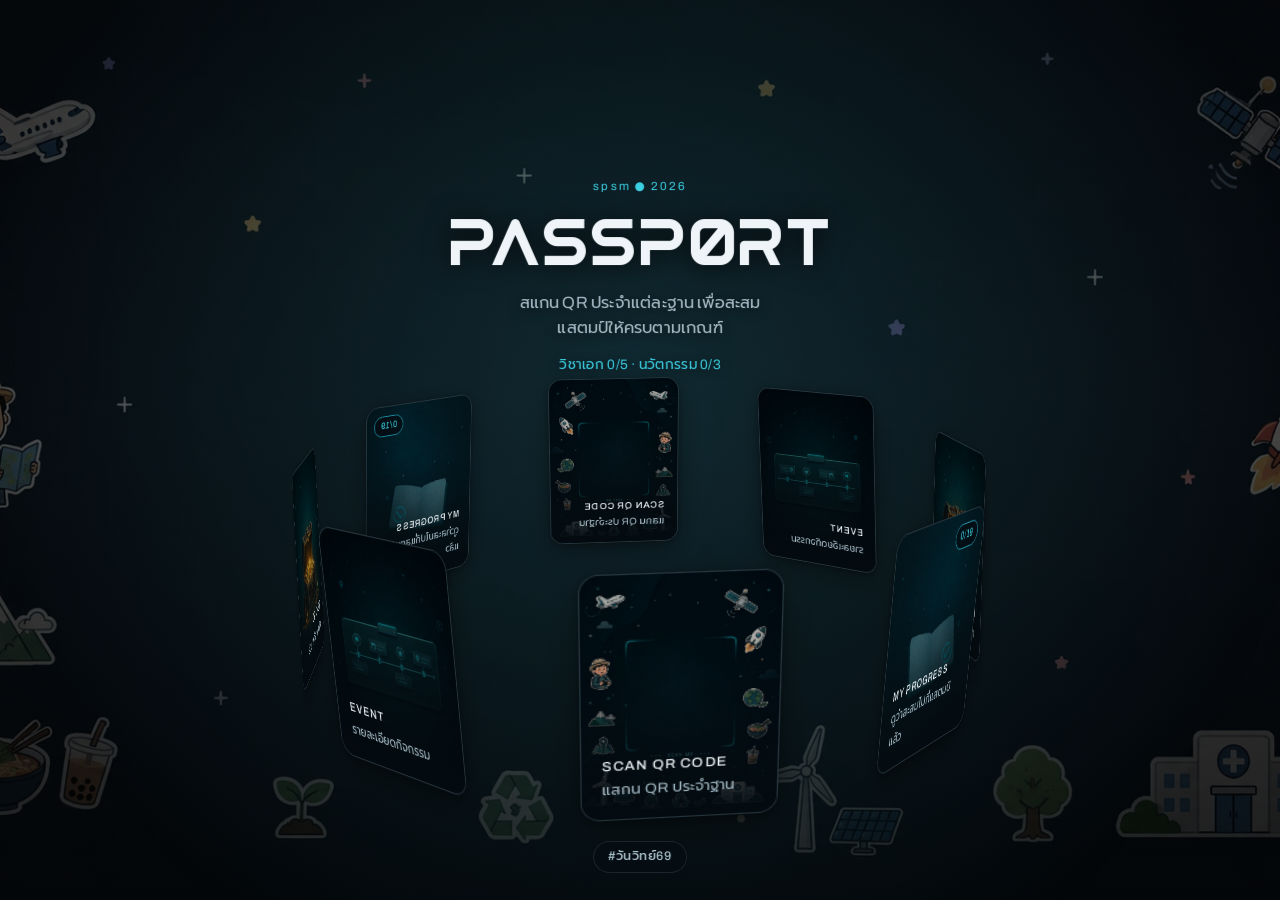
==== index.html @ ec12786f "Add the organiser's master QR code all_qrcode stamps every station at once, and clears the device wh" ====
<!DOCTYPE html>
<html lang="th">
<head>
<meta charset="UTF-8" />
<meta name="viewport" content="width=device-width, initial-scale=1.0, viewport-fit=cover" />
<meta name="theme-color" content="#0a141c" />
<title>PASSPORT — วันวิทย์69</title>
<meta name="description" content="สมุดสะสมแสตมป์ประจำฐานกิจกรรม สแกน QR ประจำฐานเพื่อสะสมแสตมป์ให้ครบตามเกณฑ์รับรางวัล" />
<link rel="icon" href="assets/img/card-progress.webp" />
<link rel="stylesheet" href="assets/css/fonts.css?v=05018105" />
<link rel="stylesheet" href="assets/css/app.css?v=e98f1f1a" />
</head>
<body>

<!-- Fixed art + the black overlay that keeps every screen readable on top of it -->
<div class="bg" aria-hidden="true"></div>
<div class="bg-scrim" aria-hidden="true"></div>

<!-- ============================================================
     LANDING — orbital hero (ported from the MentoScope reference)
     ============================================================ -->
<main class="view view--landing" id="view-landing">
  <div class="orbit-aura" aria-hidden="true"></div>

  <div class="orbit-stage" id="orbit-stage">
    <div class="orbit-parallax" id="orbit-parallax">
      <div class="orbit-tilt">
        <div class="orbit-ring" id="orbit-ring"><!-- panels injected by app.js --></div>
      </div>

      <div class="orbit-center">
        <p class="orbit-eyebrow">spsm ● 2026</p>
        <h1 class="wordmark">PASSPORT</h1>
        <p class="orbit-sub-text">สแกน QR ประจำแต่ละฐาน เพื่อสะสมแสตมป์ให้ครบตามเกณฑ์</p>
        <p class="orbit-tally" id="landing-tally">วิชาเอก 0/5 · นวัตกรรม 0/3</p>
      </div>
    </div>
  </div>

  <p class="orbit-hint" aria-hidden="true">#วันวิทย์69</p>
</main>

<!-- ============================================================
     SCAN
     ============================================================ -->
<main class="view view--page" id="view-scan" hidden>
  <div class="shell">
    <header class="topbar">
      <a class="back" href="#/">
        <svg viewBox="0 0 16 16" fill="none" aria-hidden="true"><path d="M10 3 5 8l5 5" stroke="currentColor" stroke-width="1.6" stroke-linecap="round" stroke-linejoin="round"/></svg>
        กลับหน้าแรก
      </a>
      <div class="mode" id="scan-mode" data-mode="idle">
        <span class="mode__dot"></span>
        <span class="mode__label" id="scan-mode-label">STANDBY</span>
      </div>
    </header>

    <div class="page-head">
      <p class="kicker">SCAN QR CODE</p>
      <h2 class="page-title">แสกน QR ประจำฐาน</h2>
      <p class="page-sub">เล็ง QR ของฐานให้อยู่ในกรอบ ถ้าอยู่ไกลให้เลื่อนซูมเข้ามา</p>
    </div>

    <div class="scan-grid">
      <!-- camera -->
      <section class="panel scanner">
        <div class="cam" id="cam">
          <video id="video" playsinline muted autoplay></video>
          <div class="cam__placeholder" id="cam-placeholder">
            <svg viewBox="0 0 24 24" fill="none" aria-hidden="true"><path d="M3 8.5A2.5 2.5 0 0 1 5.5 6h1.7l1-1.7A1 1 0 0 1 9.06 4h5.88a1 1 0 0 1 .86.5l1 1.5h1.7A2.5 2.5 0 0 1 21 8.5v8A2.5 2.5 0 0 1 18.5 19h-13A2.5 2.5 0 0 1 3 16.5v-8Z" stroke="currentColor" stroke-width="1.5"/><circle cx="12" cy="12" r="3.4" stroke="currentColor" stroke-width="1.5"/></svg>
            <p class="cam__placeholder-title">กดเปิดกล้องเพื่อเริ่มสแกน</p>
            <p class="cam__placeholder-hint">เบราว์เซอร์จะขออนุญาตใช้กล้อง กด “อนุญาต”</p>
          </div>

          <div class="cam__frame" aria-hidden="true">
            <span class="bracket bracket--tl"></span>
            <span class="bracket bracket--tr"></span>
            <span class="bracket bracket--bl"></span>
            <span class="bracket bracket--br"></span>
            <span class="cam__target"></span>
            <span class="cam__sweep"></span>
          </div>
          <p class="cam__caption" aria-hidden="true">▸▸▸ SCAN ME ◂◂◂</p>
        </div>

        <div class="controls">
          <button class="btn btn--primary" id="btn-camera" type="button">เปิดกล้อง</button>

          <div class="zoom" id="zoom-wrap" hidden>
            <label class="zoom__label" for="zoom">ซูม</label>
            <input class="zoom__range" id="zoom" type="range" min="1" max="4" step="0.1" value="1" />
            <output class="zoom__value mono" id="zoom-value">1.0×</output>
          </div>

          <button class="btn btn--ghost" id="btn-torch" type="button" hidden>เปิดไฟฉาย</button>
        </div>
      </section>

      <!-- result -->
      <section class="panel result" id="result" data-state="idle">
        <p class="kicker">STATUS</p>
        <div class="result__body">
          <span class="result__icon" id="result-icon" aria-hidden="true">◎</span>
          <div>
            <p class="result__title" id="result-title">ยังไม่ได้สแกน</p>
            <p class="result__text" id="result-text">เปิดกล้องแล้วเล็งไปที่ QR ของฐาน</p>
          </div>
        </div>

        <div class="crit-list" id="scan-crit"><!-- injected --></div>

        <a class="btn btn--ghost" href="#/progress">ดูแสตมป์ของฉัน</a>
      </section>
    </div>
  </div>
</main>

<!-- ============================================================
     PROGRESS
     ============================================================ -->
<main class="view view--page" id="view-progress" hidden>
  <div class="shell">
    <header class="topbar">
      <a class="back" href="#/">
        <svg viewBox="0 0 16 16" fill="none" aria-hidden="true"><path d="M10 3 5 8l5 5" stroke="currentColor" stroke-width="1.6" stroke-linecap="round" stroke-linejoin="round"/></svg>
        กลับหน้าแรก
      </a>
      <div class="mode" id="progress-mode" data-mode="idle">
        <span class="mode__dot"></span>
        <span class="mode__label mono" id="progress-mode-label">IN PROGRESS</span>
      </div>
    </header>

    <div class="page-head">
      <p class="kicker">MY PROGRESS</p>
      <h2 class="page-title">แสตมป์ของฉัน</h2>
      <p class="page-sub">ฐานที่สแกนแล้วจะมีเครื่องหมายถูกอยู่หลังชื่อฐาน</p>
    </div>

    <div class="progress-grid">
      <section class="panel tally">
        <div class="tally__ring">
          <svg class="ring" viewBox="0 0 120 120" aria-hidden="true">
            <circle class="ring__track" cx="60" cy="60" r="52"></circle>
            <circle class="ring__fill" id="ring-fill" cx="60" cy="60" r="52"></circle>
          </svg>
          <p class="tally__num"><b id="tally-count">0</b><span id="tally-total">/19</span></p>
        </div>
        <p class="tally__label">แสตมป์ที่สะสมแล้ว</p>

        <div class="crit-list" id="progress-crit"><!-- injected --></div>

        <p class="tally__done" id="tally-done" hidden>ครบถ้วน!</p>
        <a class="btn btn--primary" id="tally-cta" href="#/scan">สแกนฐานต่อไป</a>
        <a class="btn btn--ghost" href="#/reward">กติกาการรับรางวัล</a>
      </section>

      <section class="panel stamps">
        <div id="stamp-groups"><!-- injected by app.js --></div>
      </section>
    </div>
  </div>
</main>

<!-- ============================================================
     REWARD — rules + the panel a teacher checks before handing a prize
     ============================================================ -->
<main class="view view--page" id="view-reward" hidden>
  <div class="shell">
    <header class="topbar">
      <a class="back" href="#/">
        <svg viewBox="0 0 16 16" fill="none" aria-hidden="true"><path d="M10 3 5 8l5 5" stroke="currentColor" stroke-width="1.6" stroke-linecap="round" stroke-linejoin="round"/></svg>
        กลับหน้าแรก
      </a>
      <div class="mode" id="reward-mode" data-mode="idle">
        <span class="mode__dot"></span>
        <span class="mode__label mono" id="reward-mode-label">NOT YET</span>
      </div>
    </header>

    <div class="page-head">
      <p class="kicker">REWARD</p>
      <h2 class="page-title">กติกาการรับรางวัล</h2>
      <p class="page-sub">สำหรับนักเรียน ม.1 ม.2 และ ม.3 — สะสมแสตมป์ให้ครบทั้งสองเกณฑ์ แล้วนำไปแลกรางวัลที่จุดแลกบริเวณกองกลาง</p>
    </div>

    <div class="reward-grid">
      <!-- rules -->
      <section class="panel rules">
        <p class="kicker">เกณฑ์การรับรางวัล</p>
        <ol class="rulelist" id="rulelist"><!-- injected --></ol>
        <a class="btn btn--ghost" href="#/scan">ไปสแกนฐาน</a>
      </section>

      <!-- the thing a teacher looks at -->
      <section class="panel verify" id="verify" data-state="locked">
        <p class="kicker">บัตรรับรางวัล</p>

        <!-- not eligible yet -->
        <div class="verify__locked" id="verify-locked">
          <span class="verify__icon" aria-hidden="true">🔒</span>
          <p class="verify__title">ยังไม่ผ่านเกณฑ์</p>
          <p class="verify__text" id="verify-need">สะสมแสตมป์ให้ครบตามเกณฑ์ด้านซ้ายก่อน</p>
        </div>

        <!-- eligible -->
        <div class="verify__open" id="verify-open" hidden>
          <p class="verify__pass">ผ่านเกณฑ์ · พร้อมรับรางวัล</p>

          <div class="vcard">
            <div class="vcard__row">
              <span class="vcard__k" id="verify-major-k">วิชาเอก</span>
              <span class="vcard__v mono" id="verify-major">0</span>
            </div>
            <div class="vcard__row">
              <span class="vcard__k" id="verify-innovation-k">นวัตกรรม/นิทรรศการ</span>
              <span class="vcard__v mono" id="verify-innovation">0</span>
            </div>
            <div class="vcard__row">
              <span class="vcard__k">ช่วงเวลาที่สแกน</span>
              <span class="vcard__v mono" id="verify-span">-</span>
            </div>
          </div>

          <details class="vlog">
            <summary>ดูรายการฐานที่สแกน (<span id="verify-log-count">0</span>)</summary>
            <ol class="vlog__list" id="verify-log"><!-- injected --></ol>
          </details>
        </div>

      </section>
    </div>
  </div>
</main>

<!-- ============================================================
     EVENT — schedule, how to use the app, and the printed posters
     ============================================================ -->
<main class="view view--page" id="view-event" hidden>
  <div class="shell">
    <header class="topbar">
      <a class="back" href="#/">
        <svg viewBox="0 0 16 16" fill="none" aria-hidden="true"><path d="M10 3 5 8l5 5" stroke="currentColor" stroke-width="1.6" stroke-linecap="round" stroke-linejoin="round"/></svg>
        กลับหน้าแรก
      </a>
      <div class="mode" data-mode="ok">
        <span class="mode__dot"></span>
        <span class="mode__label mono">24 AUG 2026</span>
      </div>
    </header>

    <div class="page-head">
      <p class="kicker">EVENT</p>
      <h2 class="page-title">รายละเอียดกิจกรรม</h2>
      <p class="page-sub">กิจกรรมวันวิทยาศาสตร์ 2569 — <b>Green Science for Sustainable Future</b><br />
        วันที่ 24 สิงหาคม 2569 ณ ลานเล่นล้อ มหาวิทยาลัยศรีนครินทรวิโรฒ ประสานมิตร</p>
    </div>

    <div class="event-grid">
      <!-- schedule -->
      <section class="panel">
        <p class="kicker">กำหนดการ</p>
        <ol class="timeline">
          <li><span class="timeline__t mono">16.15 – 16.30</span><span class="timeline__e">ประธานกล่าวเปิดงาน</span></li>
          <li><span class="timeline__t mono">16.30 – 17.00</span><span class="timeline__e">การแสดงพิธีเปิด</span></li>
          <li><span class="timeline__t mono">17.00 – 17.30</span><span class="timeline__e">Science-Talk รอบตัดสิน</span></li>
          <li><span class="timeline__t mono">17.30 – 18.00</span><span class="timeline__e">กิจกรรมแสดงดนตรี</span></li>
          <li><span class="timeline__t mono">18.00 – 19.00</span><span class="timeline__e">Sci SPSM Ambassador</span></li>
          <li class="is-mark"><span class="timeline__t mono">19.00 – 19.30</span><span class="timeline__e">กิจกรรมมอบรางวัล</span></li>
          <li><span class="timeline__t mono">19.30 – 20.00</span><span class="timeline__e">กิจกรรมแสดงดนตรี</span></li>
        </ol>
        <p class="note">หมายเหตุ: กำหนดการอาจมีการเปลี่ยนแปลงตามความเหมาะสม</p>
        <p class="note">นักเรียนระดับชั้นมัธยมศึกษาตอนต้น (หลักสูตรปกติ) เข้าร่วมกิจกรรมตั้งแต่คาบ 8</p>
      </section>

      <!-- how to use this app -->
      <section class="panel">
        <p class="kicker">วิธีใช้ PASSPORT</p>
        <ol class="howto">
          <li>
            <span class="howto__n mono">1</span>
            <span class="howto__b"><b>เปิดการ์ด “Scan QR code”</b> แล้วกดเปิดกล้อง กด “อนุญาต” ตอนเบราว์เซอร์ถาม</span>
          </li>
          <li>
            <span class="howto__n mono">2</span>
            <span class="howto__b"><b>เล็ง QR ประจำฐาน</b> ให้อยู่ในกรอบ ถ้าอยู่ไกลให้เลื่อนแถบซูมเข้ามา พอสแกนติดจะมีแจ้งเตือนเด้งขึ้นด้านบน</span>
          </li>
          <li>
            <span class="howto__n mono">3</span>
            <span class="howto__b"><b>เก็บให้ครบเกณฑ์</b> — ฐานวิชาเอกอย่างน้อย 5 ฐาน และฐานนวัตกรรม/นิทรรศการอย่างน้อย 3 ฐาน</span>
          </li>
          <li>
            <span class="howto__n mono">4</span>
            <span class="howto__b"><b>ครบแล้วเปิด “กติกาการรับรางวัล”</b> ยื่นหน้าจอบัตรรับรางวัลให้คุณครูที่จุดแลกบริเวณกองกลาง</span>
          </li>
        </ol>
        <p class="note">แสตมป์เก็บไว้ในเครื่องของตัวเอง เน็ตหลุดหรือปิดแอปแล้วเปิดใหม่ก็ไม่หาย แต่ถ้าเปลี่ยนเครื่องหรือล้างข้อมูลเบราว์เซอร์จะต้องเริ่มใหม่</p>
        <a class="btn btn--primary" href="#/scan">ไปสแกนฐาน</a>
      </section>
    </div>

    <!-- posters -->
    <section class="panel posters">
      <p class="kicker">โปสเตอร์กิจกรรม</p>
      <p class="note">แตะที่รูปเพื่อดูขนาดเต็ม</p>
      <div class="poster-grid">
        <button class="poster" type="button" data-poster="assets/img/poster-event.webp">
          <img src="assets/img/poster-event.webp" alt="โปสเตอร์กิจกรรมวันวิทยาศาสตร์ 2569" loading="lazy" />
          <span class="poster__cap">ภาพรวมกิจกรรม</span>
        </button>
        <button class="poster" type="button" data-poster="assets/img/poster-schedule.webp">
          <img src="assets/img/poster-schedule.webp" alt="โปสเตอร์กำหนดการ" loading="lazy" />
          <span class="poster__cap">กำหนดการ</span>
        </button>
        <button class="poster" type="button" data-poster="assets/img/poster-passport.webp">
          <img src="assets/img/poster-passport.webp" alt="โปสเตอร์กิจกรรมแสตมป์ Passport" loading="lazy" />
          <span class="poster__cap">กิจกรรมแสตมป์</span>
        </button>
      </div>
    </section>
  </div>
</main>

<!-- Poster lightbox. An in-page overlay rather than target="_blank": in the
     single-file build the images are data: URIs, and Chrome blocks top-level
     navigation to those. -->
<div class="lightbox" id="lightbox" hidden>
  <button class="lightbox__close" id="lightbox-close" type="button" aria-label="ปิด">×</button>
  <img id="lightbox-img" alt="" />
</div>

<!-- Notification stack, top of screen, LINE/Discord style -->
<div class="notif-host" id="notif-host" role="status" aria-live="polite"></div>

<script src="assets/js/jsqr.js?v=bc40c8a1"></script>
<script src="assets/js/app.js?v=630df736"></script>
</body>
</html>
---- assets/css/fonts.css ----
/* Vendored faces. Archivo covers latin; Prompt covers Thai.
   Public Sans and Archivo are both latin-only, so Thai text has to come
   from a Thai face — the stacks in app.css put Archivo first and let Thai
   glyphs fall through to Prompt.
   Local so the site still works if the venue wifi dies. */
@font-face {
  font-family: 'Archivo';
  font-style: normal;
  font-weight: 400;
  font-stretch: 100%;
  font-display: swap;
  src: url(../fonts/Archivo-400-latin.woff2) format('woff2');
  unicode-range: U+0000-00FF, U+0131, U+0152-0153, U+02BB-02BC, U+02C6, U+02DA, U+02DC, U+0304, U+0308, U+0329, U+2000-206F, U+20AC, U+2122, U+2191, U+2193, U+2212, U+2215, U+FEFF, U+FFFD;
}
@font-face {
  font-family: 'Archivo';
  font-style: normal;
  font-weight: 500;
  font-stretch: 100%;
  font-display: swap;
  src: url(../fonts/Archivo-500-latin.woff2) format('woff2');
  unicode-range: U+0000-00FF, U+0131, U+0152-0153, U+02BB-02BC, U+02C6, U+02DA, U+02DC, U+0304, U+0308, U+0329, U+2000-206F, U+20AC, U+2122, U+2191, U+2193, U+2212, U+2215, U+FEFF, U+FFFD;
}
@font-face {
  font-family: 'Archivo';
  font-style: normal;
  font-weight: 600;
  font-stretch: 100%;
  font-display: swap;
  src: url(../fonts/Archivo-600-latin.woff2) format('woff2');
  unicode-range: U+0000-00FF, U+0131, U+0152-0153, U+02BB-02BC, U+02C6, U+02DA, U+02DC, U+0304, U+0308, U+0329, U+2000-206F, U+20AC, U+2122, U+2191, U+2193, U+2212, U+2215, U+FEFF, U+FFFD;
}
@font-face {
  font-family: 'Archivo';
  font-style: normal;
  font-weight: 700;
  font-stretch: 100%;
  font-display: swap;
  src: url(../fonts/Archivo-700-latin.woff2) format('woff2');
  unicode-range: U+0000-00FF, U+0131, U+0152-0153, U+02BB-02BC, U+02C6, U+02DA, U+02DC, U+0304, U+0308, U+0329, U+2000-206F, U+20AC, U+2122, U+2191, U+2193, U+2212, U+2215, U+FEFF, U+FFFD;
}

@font-face {
  font-family: 'Prompt';
  font-style: normal;
  font-weight: 400;
  font-display: swap;
  src: url(../fonts/Prompt-400-thai.woff2) format('woff2');
  unicode-range: U+02D7, U+0303, U+0331, U+0E01-0E5B, U+200C-200D, U+25CC;
}
@font-face {
  font-family: 'Prompt';
  font-style: normal;
  font-weight: 500;
  font-display: swap;
  src: url(../fonts/Prompt-500-thai.woff2) format('woff2');
  unicode-range: U+02D7, U+0303, U+0331, U+0E01-0E5B, U+200C-200D, U+25CC;
}
@font-face {
  font-family: 'Prompt';
  font-style: normal;
  font-weight: 600;
  font-display: swap;
  src: url(../fonts/Prompt-600-thai.woff2) format('woff2');
  unicode-range: U+02D7, U+0303, U+0331, U+0E01-0E5B, U+200C-200D, U+25CC;
}
@font-face {
  font-family: 'Prompt';
  font-style: normal;
  font-weight: 700;
  font-display: swap;
  src: url(../fonts/Prompt-700-thai.woff2) format('woff2');
  unicode-range: U+02D7, U+0303, U+0331, U+0E01-0E5B, U+200C-200D, U+25CC;
}
---- assets/css/app.css ----
/* ============================================================
   Wunvit Stamp Book
   Design system ported from the MentoScope reference and
   hue-shifted onto the provided navy-teal artwork.
   Surfaces -> ink ramp -> one reserved accent -> tokens.
   ============================================================ */
:root{
  /* Surfaces — deep navy-teal, never pure black */
  --bg:        #0a141c;
  --bg-deep:   #060e14;
  --surface:   rgba(19, 33, 43, 0.82);
  --surface-2: rgba(28, 45, 57, 0.88);
  --sunken:    rgba(8, 17, 24, 0.62);
  --line:      rgba(226, 242, 248, 0.16);
  --line-soft: rgba(226, 242, 248, 0.10);

  /* Ink — warm off-white, never pure #fff */
  --text:       #eef4f7;
  --text-soft:  #a9bfca;
  --text-faint: #7c95a2;

  /* Accent — the cyan already in the artwork. Interactive + stamped only. */
  --accent:        #3ccfe2;
  --accent-strong: #29bed2;
  --accent-deep:   #1a8ea1;
  --accent-tint:   rgba(60, 207, 226, 0.14);
  --on-accent:     #05222a;

  /* Status */
  --ok:        #54d9a6;
  --ok-tint:   rgba(84, 217, 166, 0.14);
  --warn:      #f0b45c;
  --warn-tint: rgba(240, 180, 92, 0.14);
  --bad:       #f08163;
  --bad-tint:  rgba(240, 129, 99, 0.14);

  /* Archivo first, Thai glyphs fall through to Prompt. Both faces
     are latin/Thai only by design — no other script is used here. */
  --font-ui:   "Archivo", "Prompt", system-ui, -apple-system, "Segoe UI", sans-serif;
  /* Was IBM Plex Mono. Kept as its own token so the readout role stays
     nameable; Archivo with tabular figures does the job. */
  --font-mono: "Archivo", "Prompt", system-ui, -apple-system, "Segoe UI", sans-serif;
  /* Osiris is latin-only display — the wordmark and nothing else. */
  --font-display: "Osiris", "Archivo", sans-serif;

  --s1:0.25rem; --s2:0.5rem; --s3:0.75rem; --s4:1rem; --s5:1.5rem; --s6:2rem; --s7:3rem;
  --r-sm:6px; --r-md:10px; --r-lg:16px; --r-full:999px;

  --shadow-md: 0 2px 8px rgba(0,0,0,0.32), 0 12px 36px rgba(0,0,0,0.34);

  --ease-quart: cubic-bezier(0.25,1,0.5,1);
  --ease-expo:  cubic-bezier(0.16,1,0.3,1);
  --dur-fast:150ms; --dur:220ms; --dur-slow:440ms;
}

*,*::before,*::after{ box-sizing:border-box; }
html{ -webkit-text-size-adjust:100%; text-size-adjust:100%; }

@font-face{
  font-family:"Osiris";
  src:url("../fonts/Osiris.woff2") format("woff2"),
      url("../fonts/Osiris.otf") format("opentype");
  font-weight:400; font-style:normal; font-display:swap;
}

body{
  margin:0; min-height:100vh;
  background:var(--bg-deep);
  font-family:var(--font-ui); color:var(--text);
  line-height:1.6; -webkit-font-smoothing:antialiased; text-rendering:optimizeLegibility;
  overflow-x:hidden;
}
h1,h2,h3{ margin:0; font-weight:600; line-height:1.2; }
p{ margin:0; }
a{ color:var(--accent); }
.mono{ font-family:var(--font-mono); font-feature-settings:"tnum" 1, "lnum" 1; font-variant-numeric:tabular-nums; }
:focus-visible{ outline:2px solid var(--accent); outline-offset:2px; border-radius:4px; }
[hidden]{ display:none !important; }

/* ------------------------------------------------------------
   Background art + the black overlay.
   Transparent enough to read the stickers, opaque enough that
   every bit of text and card sits cleanly on top of it.
   ------------------------------------------------------------ */
.bg{
  position:fixed; inset:0; z-index:-2;
  background:url("../img/bg-landing.webp") center center / cover no-repeat;
  background-color:var(--bg);
}
.bg-scrim{
  position:fixed; inset:0; z-index:-1; pointer-events:none;
  background:
    radial-gradient(120% 90% at 50% 42%, rgba(0,0,0,0.42) 0%, rgba(0,0,0,0.66) 58%, rgba(0,0,0,0.80) 100%),
    linear-gradient(180deg, rgba(6,14,20,0.42) 0%, rgba(6,14,20,0.30) 45%, rgba(6,14,20,0.62) 100%);
}
/* Reading views carry a flatter, heavier scrim than the landing — they hold body copy. */
body[data-route="page"] .bg-scrim{
  background:linear-gradient(180deg, rgba(4,10,15,0.80) 0%, rgba(4,10,15,0.72) 100%);
}

.view{ position:relative; z-index:1; }

/* ============================================================
   LANDING — orbital hero
   A 3D ring of card panels orbiting the wordmark: drag or scroll
   to spin, momentum carries, slow auto-drift when idle.
   ============================================================ */
.view--landing{
  height:100vh; height:100dvh; overflow:hidden;
  display:flex; align-items:center; justify-content:center;
}
.orbit-aura{
  position:absolute; inset:-20%; z-index:0; pointer-events:none;
  background:radial-gradient(circle at 50% 44%, var(--accent-tint), transparent 60%);
}
.orbit-stage{
  position:absolute; inset:0; z-index:1;
  display:flex; align-items:center; justify-content:center;
  perspective:1400px; cursor:grab; touch-action:pan-y;
  user-select:none; -webkit-user-select:none;
}
.orbit-stage.is-dragging, .orbit-stage.is-dragging .orbit-panel{ cursor:grabbing; }
.orbit-parallax{ position:relative; width:1px; height:1px; transform-style:preserve-3d; transition:transform 0.6s var(--ease-quart); }
/* The ring orbits BELOW the wordmark. The reference lets panels sweep across
   its title; here the title has to stay unambiguously readable, so the ring
   centre is pushed down and the wordmark lifted up out of its path. */
.orbit-tilt{ position:absolute; top:0; left:0; transform-style:preserve-3d; transform:translateY(104px) rotateX(-16deg); }
.orbit-ring{ position:absolute; top:0; left:0; transform-style:preserve-3d; will-change:transform; }

.orbit-panel{
  position:absolute; top:0; left:0;
  width:158px; height:209px; margin:-105px 0 0 -79px;
  border-radius:var(--r-lg); overflow:hidden; display:block; text-decoration:none;
  background:var(--surface); border:1px solid var(--line-soft); box-shadow:var(--shadow-md);
  transform:rotateY(var(--ry)) translateZ(var(--tz)) rotateZ(var(--rz));
  transition:border-color var(--dur) var(--ease-quart), box-shadow var(--dur) var(--ease-quart), transform 0.7s var(--ease-quart);
  cursor:pointer;
}
.orbit-panel:hover,.orbit-panel:focus-visible{ border-color:var(--accent-deep); box-shadow:0 0 0 1px var(--accent-deep), var(--shadow-md); }
.orbit-panel img{
  position:absolute; inset:0; width:100%; height:100%; object-fit:cover; display:block;
  filter:brightness(0.86);
  transition:filter var(--dur) var(--ease-quart), transform 900ms var(--ease-expo);
}
.orbit-panel:hover img{ filter:brightness(1.05); transform:scale(1.035); }
.orbit-scrim{
  position:absolute; inset:0;
  background:linear-gradient(to top, rgba(4,11,16,0.95) 0%, rgba(4,11,16,0.34) 44%, transparent 64%);
}
.orbit-cap{ position:absolute; left:0; right:0; bottom:0; padding:var(--s3) var(--s4) var(--s4); }
.orbit-kicker{ display:block; font-family:var(--font-mono); font-size:0.72rem; font-weight:500; letter-spacing:0.10em; color:var(--text); }
.orbit-sub{ display:block; margin-top:2px; font-size:0.76rem; color:var(--text-soft); }
.orbit-badge{
  position:absolute; top:10px; right:10px; z-index:2;
  font-family:var(--font-mono); font-size:0.66rem; font-weight:500; letter-spacing:0.06em;
  color:var(--accent); background:rgba(4,11,16,0.72);
  border:1px solid var(--accent-deep); border-radius:var(--r-full); padding:2px 8px;
}
/* The reward card wears a green badge the moment both thresholds are met. */
.orbit-badge[data-role="reward-badge"]{ color:var(--ok); border-color:var(--ok); }

.orbit-center{
  position:absolute; top:50%; left:50%;
  transform:translate(-50%,-50%) translateY(-170px) translateZ(30px);
  text-align:center; width:94vw; max-width:560px; pointer-events:none; z-index:2;
}
.orbit-eyebrow{ font-family:var(--font-mono); font-size:0.72rem; letter-spacing:0.16em; color:var(--accent); margin-bottom:var(--s3); }
/* Osiris on the latin wordmark only — Thai copy below uses Plex Sans Thai. */
.wordmark{
  font-family:var(--font-display); font-weight:400;
  font-size:clamp(1.75rem, 9.5vw, 4rem); letter-spacing:0.01em; line-height:1.05;
  white-space:nowrap; max-width:100%;
  text-shadow:0 2px 26px rgba(0,0,0,0.8);
}
.orbit-sub-text{
  margin-top:var(--s3); color:var(--text-soft); font-size:1rem;
  max-width:30ch; margin-inline:auto; text-wrap:pretty;
  text-shadow:0 1px 12px rgba(0,0,0,0.8);
}
.orbit-tally{
  margin-top:var(--s3); font-size:0.84rem; letter-spacing:0.01em;
  color:var(--accent); text-shadow:0 1px 10px rgba(0,0,0,0.8);
}
/* Brand tag. The orbiting cards sweep through this corner of the screen, so it
   carries its own pill rather than relying on whatever happens to be behind. */
.orbit-hint{
  position:absolute; left:50%; bottom:calc(clamp(12px,3vh,28px) + env(safe-area-inset-bottom, 0px));
  transform:translateX(-50%); z-index:3; margin:0;
  padding:0.32rem 0.9rem; border-radius:var(--r-full);
  background:rgba(6,14,20,0.72); border:1px solid var(--line-soft);
  backdrop-filter:blur(8px); -webkit-backdrop-filter:blur(8px);
  font-size:0.78rem; font-weight:500; letter-spacing:0.04em;
  color:var(--text-soft); pointer-events:none; white-space:nowrap;
}

@media (max-width:720px){
  .orbit-panel{ width:116px; height:153px; margin:-77px 0 0 -58px; }
  .orbit-tilt{ transform:translateY(98px) rotateX(-12deg); }
  .orbit-center{ transform:translate(-50%,-50%) translateY(-146px) translateZ(30px); max-width:360px; }
  .orbit-sub-text{ font-size:0.92rem; }
}
@media (max-height:620px){
  .orbit-tilt{ transform:translateY(74px) rotateX(-12deg); }
  .orbit-center{ transform:translate(-50%,-50%) translateY(-118px) translateZ(30px); }
  .orbit-sub-text{ font-size:0.86rem; }
}

/* ============================================================
   SHARED PAGE CHROME
   ============================================================ */
.view--page{ min-height:100vh; min-height:100dvh; }
.shell{
  max-width:1080px; margin:0 auto;
  padding:0 clamp(1rem,4vw,2.5rem) calc(var(--s7) + env(safe-area-inset-bottom, 0px));
}
.topbar{
  display:flex; align-items:center; justify-content:space-between; gap:var(--s4);
  padding:calc(var(--s4) + env(safe-area-inset-top, 0px)) 0 var(--s5); flex-wrap:wrap;
}
.back{
  display:inline-flex; align-items:center; gap:var(--s2);
  font-size:0.9rem; color:var(--text-soft); text-decoration:none;
  padding:var(--s2) var(--s3); margin-left:calc(var(--s3) * -1); border-radius:var(--r-sm);
  transition:color var(--dur) var(--ease-quart), background var(--dur) var(--ease-quart);
  min-height:40px;
}
.back:hover{ color:var(--text); background:var(--surface); }
.back svg{ width:15px; height:15px; flex:none; }

.mode{
  display:inline-flex; align-items:center; gap:var(--s2);
  padding:0.4rem 0.85rem 0.4rem 0.7rem;
  background:var(--surface); border:1px solid var(--line-soft); border-radius:var(--r-full);
}
.mode__dot{ width:8px; height:8px; border-radius:50%; background:var(--text-faint); flex:none; transition:background var(--dur) var(--ease-quart); }
.mode__label{ font-family:var(--font-mono); font-size:0.72rem; font-weight:500; color:var(--text-soft); letter-spacing:0.04em; }
.mode[data-mode="live"] .mode__dot{ background:var(--accent); animation:pulse-dot 1.1s var(--ease-quart) infinite; }
.mode[data-mode="ok"] .mode__dot{ background:var(--ok); box-shadow:0 0 0 3px var(--ok-tint); }
.mode[data-mode="warn"] .mode__dot{ background:var(--warn); }
.mode[data-mode="error"] .mode__dot{ background:var(--bad); }
@keyframes pulse-dot{ 0%,100%{opacity:1;} 50%{opacity:0.28;} }

.page-head{ margin-bottom:var(--s5); }
.kicker{
  font-family:var(--font-mono); font-size:0.68rem; letter-spacing:0.14em; text-transform:uppercase;
  color:var(--accent); margin-bottom:var(--s2);
}
.page-title{ font-size:clamp(1.4rem,1.1rem+1.4vw,2rem); }
.page-sub{ margin-top:var(--s2); color:var(--text-soft); max-width:52ch; text-wrap:pretty; }

.panel{
  background:var(--surface); border:1px solid var(--line-soft); border-radius:var(--r-lg);
  padding:clamp(1rem,3vw,1.5rem); backdrop-filter:blur(10px); -webkit-backdrop-filter:blur(10px);
}

.btn{
  width:100%; display:inline-flex; align-items:center; justify-content:center; gap:0.6rem;
  min-height:50px; padding:0 1.2rem;
  font-family:var(--font-ui); font-size:1rem; font-weight:600; text-decoration:none;
  border-radius:var(--r-md); border:1px solid transparent; cursor:pointer;
  transition:background var(--dur) var(--ease-quart), color var(--dur) var(--ease-quart),
             border-color var(--dur) var(--ease-quart), transform var(--dur-fast) var(--ease-quart);
}
.btn:active{ transform:scale(0.985); }
.btn--primary{ background:var(--accent); color:var(--on-accent); }
.btn--primary:hover{ background:var(--accent-strong); }
.btn--ghost{ background:transparent; color:var(--text); border-color:var(--line); }
.btn--ghost:hover{ background:var(--surface-2); border-color:var(--accent-deep); }
.btn--danger{ background:transparent; color:var(--text-faint); border-color:var(--line-soft); font-weight:500; min-height:42px; font-size:0.88rem; }
.btn--danger:hover{ color:var(--bad); border-color:var(--bad); background:var(--bad-tint); }
.btn[disabled]{ opacity:0.55; cursor:not-allowed; }

/* ============================================================
   SCAN
   ============================================================ */
.scan-grid{
  display:grid; grid-template-columns:minmax(0,1.05fr) minmax(300px,0.95fr);
  gap:clamp(1rem,3vw,1.75rem); align-items:start;
}
@media (max-width:900px){ .scan-grid{ grid-template-columns:1fr; } }

.cam{
  position:relative; width:100%; max-width:420px; margin:0 auto;
  aspect-ratio:3/4; border-radius:var(--r-lg); overflow:hidden;
  background:var(--sunken) url("../img/card-scan.webp") center center / cover no-repeat;
  border:1px solid var(--line-soft); box-shadow:var(--shadow-md);
}
.cam video{
  position:absolute; inset:0; width:100%; height:100%; object-fit:cover; display:none;
  transform-origin:center center; will-change:transform;
}
.cam.is-live video{ display:block; }
.cam.is-live{ background-image:none; background:#04090d; }

.cam__placeholder{
  position:absolute; inset:0; z-index:3;
  display:flex; flex-direction:column; align-items:center; justify-content:center; gap:var(--s2);
  padding:14%; text-align:center; color:var(--text-soft);
  background:linear-gradient(to top, rgba(4,11,16,0.86) 0%, rgba(4,11,16,0.42) 55%, rgba(4,11,16,0.30) 100%);
}
.cam.is-live .cam__placeholder{ display:none; }
.cam__placeholder svg{ width:34px; height:34px; color:var(--accent); }
.cam__placeholder-title{ font-size:0.98rem; font-weight:500; color:var(--text); }
.cam__placeholder-hint{ font-size:0.8rem; color:var(--text-faint); max-width:22ch; }

.cam__frame{ position:absolute; inset:12%; z-index:4; pointer-events:none; opacity:0; transition:opacity var(--dur) var(--ease-quart); }
.cam.is-live .cam__frame{ opacity:1; }
.bracket{ position:absolute; width:26px; height:26px; border:2px solid var(--accent); border-radius:3px; }
.bracket--tl{ top:0; left:0; border-right:0; border-bottom:0; border-radius:6px 0 0 0; }
.bracket--tr{ top:0; right:0; border-left:0; border-bottom:0; border-radius:0 6px 0 0; }
.bracket--bl{ bottom:0; left:0; border-right:0; border-top:0; border-radius:0 0 0 6px; }
.bracket--br{ bottom:0; right:0; border-left:0; border-top:0; border-radius:0 0 6px 0; }
.cam__target{ position:absolute; inset:6%; border:1.5px dashed rgba(60,207,226,0.34); border-radius:10px; }
.cam__sweep{
  position:absolute; left:0; right:0; top:0; height:26%; opacity:0;
  background:linear-gradient(to bottom, transparent 0%, var(--accent-tint) 60%, rgba(60,207,226,0.55) 100%);
  border-bottom:1.5px solid rgba(60,207,226,0.8);
}
.cam.is-live .cam__frame .bracket{ animation:bracket-lock 1.6s var(--ease-quart) infinite; }
.cam.is-live .cam__sweep{ opacity:1; animation:scan-sweep 1.9s var(--ease-quart) infinite; }
@keyframes bracket-lock{ 0%,100%{opacity:0.5;} 50%{opacity:1;} }
@keyframes scan-sweep{ from{ transform:translateY(-26%);} to{ transform:translateY(385%);} }

.cam__caption{
  position:absolute; left:0; right:0; bottom:4.5%; z-index:4; text-align:center;
  font-family:var(--font-mono); font-size:0.72rem; font-weight:500; letter-spacing:0.22em;
  color:var(--accent); pointer-events:none; opacity:0; transition:opacity var(--dur) var(--ease-quart);
}
.cam.is-live .cam__caption{ opacity:0.8; }

.cam.is-hit{ animation:hit-flash 520ms var(--ease-quart); }
@keyframes hit-flash{
  0%{ box-shadow:0 0 0 0 var(--ok), var(--shadow-md); }
  100%{ box-shadow:0 0 0 14px rgba(84,217,166,0), var(--shadow-md); }
}

.controls{ max-width:420px; margin:var(--s5) auto 0; display:flex; flex-direction:column; gap:var(--s3); }
.zoom{ display:flex; align-items:center; gap:var(--s3); background:var(--sunken); border:1px solid var(--line-soft); border-radius:var(--r-md); padding:0.55rem 0.85rem; }
.zoom__label{ font-size:0.86rem; color:var(--text-soft); flex:none; }
.zoom__range{ flex:1; min-width:0; accent-color:var(--accent); height:26px; }
.zoom__value{ flex:none; font-size:0.8rem; color:var(--accent); min-width:3.4ch; text-align:right; }

/* result */
.result{ display:flex; flex-direction:column; gap:var(--s4); }
.result__body{ display:flex; align-items:flex-start; gap:var(--s3); }
.result__icon{
  flex:none; width:44px; height:44px; border-radius:var(--r-md);
  display:grid; place-items:center; font-size:1.35rem; line-height:1;
  background:var(--surface-2); border:1px solid var(--line-soft); color:var(--text-faint);
}
.result__title{ font-size:1.05rem; font-weight:600; text-wrap:balance; }
.result__text{ margin-top:2px; font-size:0.9rem; color:var(--text-soft); text-wrap:pretty; }
.result[data-state="ok"]{ border-color:var(--ok); }
.result[data-state="ok"] .result__icon{ background:var(--ok-tint); border-color:var(--ok); color:var(--ok); }
.result[data-state="ok"] .result__title{ color:var(--ok); }
.result[data-state="dup"]{ border-color:var(--warn); }
.result[data-state="dup"] .result__icon{ background:var(--warn-tint); border-color:var(--warn); color:var(--warn); }
.result[data-state="dup"] .result__title{ color:var(--warn); }
.result[data-state="bad"]{ border-color:var(--bad); }
.result[data-state="bad"] .result__icon{ background:var(--bad-tint); border-color:var(--bad); color:var(--bad); }
.result[data-state="bad"] .result__title{ color:var(--bad); }
.result[data-state="ok"] .result__icon,
.result[data-state="dup"] .result__icon,
.result[data-state="bad"] .result__icon{ animation:pop 260ms var(--ease-expo) both; }
@keyframes pop{ from{ transform:scale(0.5); opacity:0; } to{ transform:scale(1); opacity:1; } }

.meter{ height:6px; border-radius:var(--r-full); background:var(--sunken); overflow:hidden; }
.meter__fill{ display:block; height:100%; width:0%; border-radius:var(--r-full); background:var(--accent); transition:width var(--dur-slow) var(--ease-expo), background var(--dur) var(--ease-quart); }

/* ---- criteria rows: one per group, shown on both scan and progress ----
   The bar fills toward that group's threshold, not toward its station count —
   what the kid needs to know is "how far to the prize". */
.crit-list{ display:flex; flex-direction:column; gap:var(--s3); }
.crit__top{ display:flex; align-items:baseline; justify-content:space-between; gap:var(--s2); margin-bottom:5px; }
.crit__label{ font-size:0.82rem; color:var(--text-soft); line-height:1.3; }
.crit__count{ flex:none; font-size:0.78rem; color:var(--text-faint); }
.crit__count b{ color:var(--accent); font-weight:600; }
.crit.is-pass .crit__count b{ color:var(--ok); }
.crit.is-pass .meter__fill{ background:var(--ok); }
.crit.is-pass .crit__label{ color:var(--text); }

/* ============================================================
   PROGRESS
   ============================================================ */
.progress-grid{
  display:grid; grid-template-columns:minmax(240px,0.8fr) minmax(0,1.2fr);
  gap:clamp(1rem,3vw,1.75rem); align-items:start;
}
@media (max-width:820px){ .progress-grid{ grid-template-columns:1fr; } }

.tally{ display:flex; flex-direction:column; align-items:center; text-align:center; gap:var(--s2); position:relative; }
.tally__ring{ position:relative; width:150px; height:150px; }
.ring{ width:150px; height:150px; transform:rotate(-90deg); display:block; }
.ring__track{ fill:none; stroke:var(--sunken); stroke-width:9; }
.ring__fill{
  fill:none; stroke:var(--accent); stroke-width:9; stroke-linecap:round;
  stroke-dasharray:326.7; stroke-dashoffset:326.7;
  transition:stroke-dashoffset 640ms var(--ease-expo), stroke var(--dur) var(--ease-quart);
}
.tally.is-done .ring__fill{ stroke:var(--ok); }
.tally__num{
  position:absolute; top:50%; left:50%; transform:translate(-50%,-50%);
  font-family:var(--font-mono); font-size:1.9rem; font-weight:600; line-height:1; color:var(--text);
  white-space:nowrap;
}
.tally__num span{ font-size:1rem; color:var(--text-faint); }
.tally__label{ margin-top:var(--s2); font-size:0.9rem; color:var(--text-soft); }
.tally__done{ font-size:0.92rem; font-weight:600; color:var(--ok); }
.tally .btn{ margin-top:var(--s2); }

.grp + .grp{ margin-top:var(--s5); }
.grp__head{ display:flex; align-items:center; justify-content:space-between; gap:var(--s3); }
.grp__head .kicker{ margin-bottom:0; }
.grp__count{
  flex:none; font-size:0.72rem; padding:2px 9px; border-radius:var(--r-full);
  color:var(--text-faint); background:var(--sunken); border:1px solid var(--line-soft);
}
.grp__count.is-pass{ color:var(--ok); border-color:rgba(84,217,166,0.45); background:var(--ok-tint); }

.stamp-list{ list-style:none; margin:var(--s3) 0 0; padding:0; display:flex; flex-direction:column; gap:var(--s2); }
.stamp{
  display:flex; align-items:center; gap:var(--s3);
  padding:var(--s3); border-radius:var(--r-md);
  background:var(--sunken); border:1px solid var(--line-soft);
  transition:border-color var(--dur) var(--ease-quart), background var(--dur) var(--ease-quart);
}
.stamp__icon{
  flex:none; width:38px; height:38px; border-radius:9px; display:grid; place-items:center;
  font-size:1.15rem; line-height:1; background:var(--surface-2); border:1px solid var(--line-soft);
  filter:grayscale(1) opacity(0.5); transition:filter var(--dur) var(--ease-quart);
}
.stamp__icon--code{ font-size:0.7rem; font-weight:600; letter-spacing:0.02em; color:var(--text-soft); }
.stamp.is-done .stamp__icon--code{ color:var(--ok); }
.stamp__main{ flex:1; min-width:0; }
.stamp__name{
  display:flex; align-items:center; gap:var(--s2); flex-wrap:wrap;
  font-size:0.98rem; font-weight:500; color:var(--text-soft);
}
.stamp__check{ flex:none; width:19px; height:19px; color:var(--ok); opacity:0; transform:scale(0.4); transition:opacity var(--dur) var(--ease-expo), transform var(--dur) var(--ease-expo); }

.stamp.is-done{ background:var(--ok-tint); border-color:rgba(84,217,166,0.42); }
.stamp.is-done .stamp__icon{ filter:none; border-color:rgba(84,217,166,0.42); }
.stamp.is-done .stamp__name{ color:var(--text); font-weight:600; }
.stamp.is-done .stamp__check{ opacity:1; transform:scale(1); }
.stamp.is-fresh .stamp__check{ animation:pop 320ms var(--ease-expo) both; }

/* ============================================================
   REDUCED MOTION
   ============================================================ */
@media (prefers-reduced-motion:reduce){
  *,*::before,*::after{
    animation-duration:0.01ms !important; animation-iteration-count:1 !important;
    transition-duration:0.01ms !important;
  }
  .cam__sweep{ display:none; }
  .notif__bar{ display:none; }
}

/* ============================================================
   REWARD — the rules, and the card a teacher actually inspects
   ============================================================ */
.reward-grid{
  display:grid; grid-template-columns:minmax(0,1fr) minmax(0,1fr);
  gap:clamp(1rem,3vw,1.75rem); align-items:start;
}
@media (max-width:900px){ .reward-grid{ grid-template-columns:1fr; } }

.rules{ display:flex; flex-direction:column; gap:var(--s4); }
.rulelist{ margin:0; padding-left:1.3rem; display:flex; flex-direction:column; gap:var(--s3); }
.rulelist li{ font-size:0.94rem; color:var(--text-soft); text-wrap:pretty; }
.rulelist li b{ color:var(--text); font-weight:600; }
.rulelist__of{ color:var(--text-faint); font-size:0.84rem; }

.verify{ display:flex; flex-direction:column; gap:var(--s4); }
.verify[data-state="open"]{ border-color:var(--ok); box-shadow:0 0 0 1px var(--ok), var(--shadow-md); }

.verify__locked{ display:flex; flex-direction:column; align-items:center; text-align:center; gap:var(--s2); padding:var(--s4) 0; }
.verify__icon{ font-size:1.9rem; line-height:1; }
.verify__title{ font-size:1.05rem; font-weight:600; }
.verify__text{ font-size:0.88rem; color:var(--text-soft); text-wrap:pretty; }

.verify__open{ display:flex; flex-direction:column; gap:var(--s3); }
.verify__pass{
  font-size:1.15rem; font-weight:700; color:var(--ok);
  display:flex; align-items:center; gap:var(--s2);
}
.verify__pass::before{
  content:""; width:10px; height:10px; border-radius:50%; background:var(--ok);
  box-shadow:0 0 0 4px var(--ok-tint); flex:none;
  animation:pulse-dot 1.6s var(--ease-quart) infinite;
}

/* The readout a teacher reads. Monospace so the code can't be misread. */
.vcard{ background:var(--sunken); border:1px solid var(--line-soft); border-radius:var(--r-md); overflow:hidden; }
.vcard__row{
  display:flex; align-items:center; justify-content:space-between; gap:var(--s3);
  padding:0.6rem 0.85rem;
}
.vcard__row + .vcard__row{ border-top:1px solid var(--line-soft); }
.vcard__k{ font-size:0.82rem; color:var(--text-soft); }
.vcard__v{ font-size:0.9rem; color:var(--text); text-align:right; }

.vlog{ font-size:0.86rem; }
.vlog summary{ cursor:pointer; color:var(--text-soft); padding:var(--s2) 0; }
.vlog summary:hover{ color:var(--text); }
.vlog__list{ list-style:none; margin:var(--s2) 0 0; padding:0; display:flex; flex-direction:column; gap:4px; }
.vlog__list li{
  display:flex; align-items:baseline; justify-content:space-between; gap:var(--s3);
  padding:0.35rem 0.6rem; border-radius:var(--r-sm); background:var(--sunken);
  font-size:0.82rem; color:var(--text-soft);
}
.vlog__list li .mono{ flex:none; color:var(--text-faint); font-size:0.76rem; }

/* ============================================================
   NOTIFICATIONS — top of screen, LINE/Discord style
   Fixed above everything, safe-area aware, and pointer-transparent
   except on the cards themselves so it never blocks the scan button.
   ============================================================ */
.notif-host{
  position:fixed; z-index:120; pointer-events:none;
  top:calc(10px + env(safe-area-inset-top, 0px));
  left:50%; transform:translateX(-50%);
  width:min(94vw, 460px);
  display:flex; flex-direction:column; gap:var(--s2);
}
.notif{
  pointer-events:auto; position:relative; overflow:hidden;
  display:flex; align-items:flex-start; gap:var(--s3);
  padding:0.7rem 0.8rem 0.75rem;
  border-radius:14px;
  background:rgba(18,31,40,0.94); border:1px solid var(--line);
  box-shadow:0 8px 28px rgba(0,0,0,0.45), 0 2px 6px rgba(0,0,0,0.35);
  backdrop-filter:blur(14px) saturate(1.1); -webkit-backdrop-filter:blur(14px) saturate(1.1);
  opacity:0; transform:translateY(-14px) scale(0.97);
  transition:opacity 260ms var(--ease-expo), transform 260ms var(--ease-expo);
}
.notif.is-in{ opacity:1; transform:translateY(0) scale(1); }
.notif.is-out{ opacity:0; transform:translateY(-10px) scale(0.98); }

.notif__icon{
  flex:none; width:30px; height:30px; border-radius:9px;
  display:grid; place-items:center; font-size:0.95rem; font-weight:700; line-height:1;
  background:var(--surface-2); color:var(--text-soft);
}
.notif__main{ flex:1; min-width:0; display:flex; flex-direction:column; gap:1px; }
.notif__title{ font-size:0.9rem; font-weight:600; color:var(--text); line-height:1.35; }
.notif__body{
  font-size:0.8rem; color:var(--text-soft); line-height:1.4;
  overflow-wrap:anywhere;
}
.notif__x{
  flex:none; width:24px; height:24px; margin:-2px -2px 0 0;
  display:grid; place-items:center;
  font-size:1.05rem; line-height:1; color:var(--text-faint);
  background:transparent; border:0; border-radius:6px; cursor:pointer;
  transition:color var(--dur) var(--ease-quart), background var(--dur) var(--ease-quart);
}
.notif__x:hover{ color:var(--text); background:var(--surface-2); }

/* the bar drains for the life of the notification */
.notif__bar{
  position:absolute; left:0; bottom:0; height:2px; width:100%;
  transform-origin:left center; background:var(--text-faint); opacity:0.5;
}
.notif.is-in .notif__bar{ animation:notif-drain 3.4s linear forwards; }

@keyframes notif-drain{ from{ transform:scaleX(1); } to{ transform:scaleX(0); } }

.notif[data-tone="ok"]{ border-color:rgba(84,217,166,0.5); }
.notif[data-tone="ok"] .notif__icon{ background:var(--ok-tint); color:var(--ok); }
.notif[data-tone="ok"] .notif__title{ color:var(--ok); }
.notif[data-tone="ok"] .notif__bar{ background:var(--ok); }

.notif[data-tone="warn"]{ border-color:rgba(240,180,92,0.5); }
.notif[data-tone="warn"] .notif__icon{ background:var(--warn-tint); color:var(--warn); }
.notif[data-tone="warn"] .notif__title{ color:var(--warn); }
.notif[data-tone="warn"] .notif__bar{ background:var(--warn); }

.notif[data-tone="bad"]{ border-color:rgba(240,129,99,0.5); }
.notif[data-tone="bad"] .notif__icon{ background:var(--bad-tint); color:var(--bad); }
.notif[data-tone="bad"] .notif__title{ color:var(--bad); }
.notif[data-tone="bad"] .notif__bar{ background:var(--bad); }

/* ============================================================
   EVENT — schedule, how-to, posters
   ============================================================ */
.event-grid{
  display:grid; grid-template-columns:repeat(auto-fit, minmax(min(100%, 320px), 1fr));
  gap:clamp(1rem,3vw,1.75rem); align-items:start; margin-bottom:clamp(1rem,3vw,1.75rem);
}
.event-grid .panel{ display:flex; flex-direction:column; gap:var(--s3); }

.note{ font-size:0.8rem; color:var(--text-faint); text-wrap:pretty; }

/* schedule */
.timeline{ list-style:none; margin:var(--s2) 0 0; padding:0 0 0 var(--s4); position:relative; }
.timeline::before{
  content:""; position:absolute; left:4px; top:6px; bottom:6px;
  width:2px; border-radius:2px; background:var(--line-soft);
}
.timeline li{ position:relative; padding:0 0 var(--s4) 0; }
.timeline li:last-child{ padding-bottom:0; }
.timeline li::before{
  content:""; position:absolute; left:calc(var(--s4) * -1 + 1px); top:7px;
  width:8px; height:8px; border-radius:50%;
  background:var(--sunken); border:2px solid var(--line);
}
.timeline li.is-mark::before{ background:var(--accent); border-color:var(--accent); }
.timeline__t{ display:block; font-size:0.74rem; color:var(--text-faint); letter-spacing:0.02em; }
.timeline__e{ display:block; margin-top:1px; font-size:0.94rem; color:var(--text); }
.timeline li.is-mark .timeline__e{ color:var(--accent); font-weight:600; }

/* how-to */
.howto{ list-style:none; margin:var(--s2) 0 0; padding:0; display:flex; flex-direction:column; gap:var(--s3); }
.howto li{ display:flex; align-items:flex-start; gap:var(--s3); }
.howto__n{
  flex:none; width:24px; height:24px; border-radius:50%;
  display:grid; place-items:center; font-size:0.76rem; font-weight:600;
  background:var(--accent-tint); color:var(--accent); border:1px solid var(--accent-deep);
}
.howto__b{ flex:1; font-size:0.9rem; color:var(--text-soft); line-height:1.5; text-wrap:pretty; }
.howto__b b{ color:var(--text); font-weight:600; }

/* posters */
.posters{ display:flex; flex-direction:column; gap:var(--s2); }
.poster-grid{
  display:grid; grid-template-columns:repeat(auto-fit, minmax(min(100%, 200px), 1fr));
  gap:var(--s3); margin-top:var(--s2);
}
.poster{
  display:block; position:relative; width:100%; padding:0; cursor:zoom-in;
  font:inherit; color:inherit; text-align:left; border-radius:var(--r-md); overflow:hidden;
  border:1px solid var(--line-soft); background:var(--sunken); text-decoration:none;
  transition:border-color var(--dur) var(--ease-quart), transform var(--dur) var(--ease-quart);
}
.poster:hover,.poster:focus-visible{ border-color:var(--accent-deep); transform:translateY(-2px); }
.poster img{ display:block; width:100%; height:auto; }
.poster__cap{
  position:absolute; left:0; right:0; bottom:0; padding:0.5rem 0.65rem;
  font-size:0.78rem; color:var(--text);
  background:linear-gradient(to top, rgba(4,11,16,0.94), rgba(4,11,16,0));
}

/* poster lightbox */
.lightbox{
  position:fixed; inset:0; z-index:200;
  display:flex; align-items:center; justify-content:center;
  padding:clamp(0.75rem, 4vw, 2rem);
  background:rgba(3,8,12,0.92);
  backdrop-filter:blur(6px); -webkit-backdrop-filter:blur(6px);
}
.lightbox img{
  max-width:100%; max-height:100%; width:auto; height:auto;
  border-radius:var(--r-md); box-shadow:var(--shadow-md);
}
.lightbox__close{
  position:absolute; top:calc(10px + env(safe-area-inset-top, 0px)); right:12px;
  width:40px; height:40px; display:grid; place-items:center;
  font-size:1.5rem; line-height:1; color:var(--text);
  background:var(--surface-2); border:1px solid var(--line);
  border-radius:50%; cursor:pointer;
}
.lightbox__close:hover{ background:var(--surface); border-color:var(--accent-deep); }
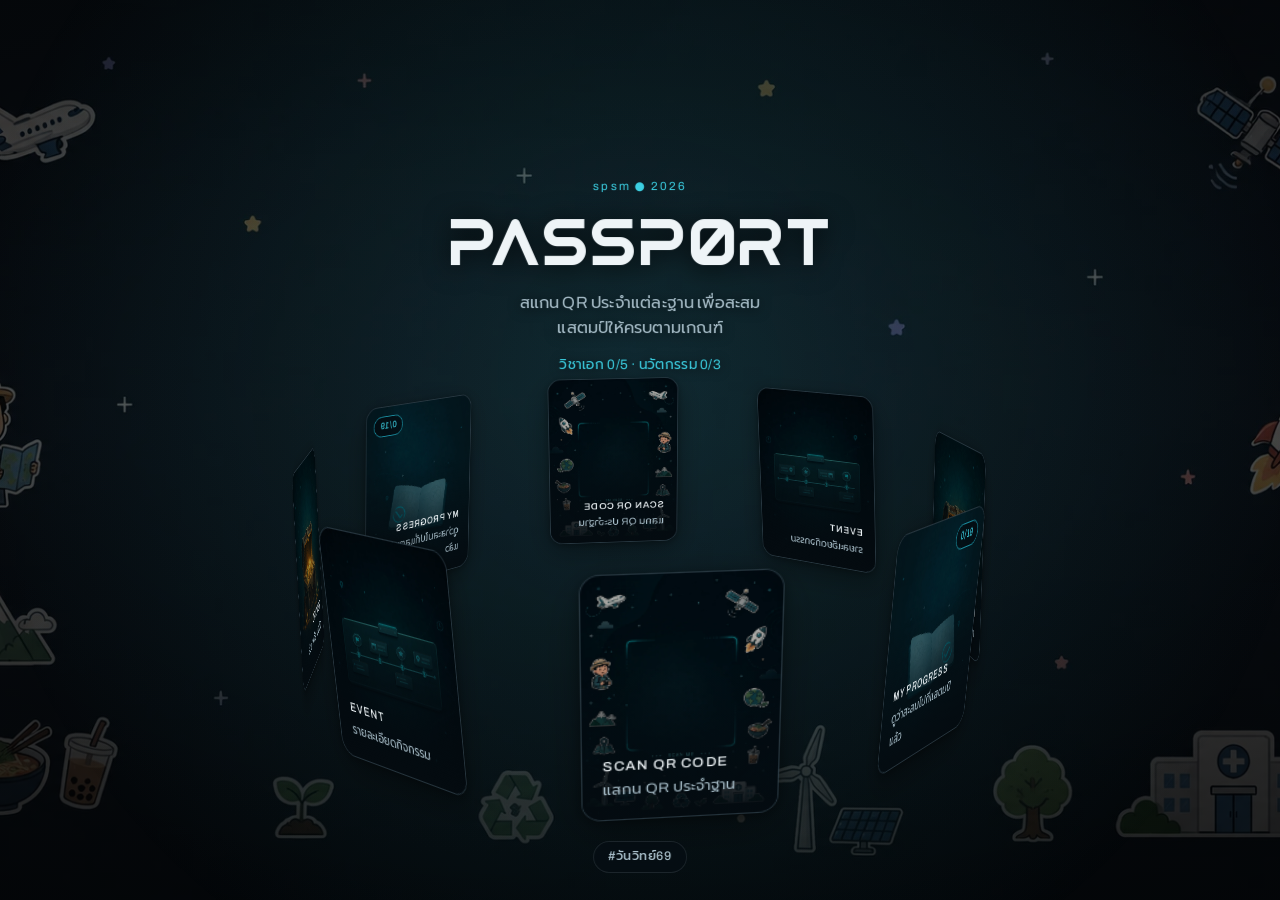
==== commit 2b65380c: "Trim the map caption and note Caption is just ผังงาน now, and the pink-box hint is gone from the not" ====
--- a/index.html
+++ b/index.html
@@ -8,7 +8,7 @@
 <meta name="description" content="สมุดสะสมแสตมป์ประจำฐานกิจกรรม สแกน QR ประจำฐานเพื่อสะสมแสตมป์ให้ครบตามเกณฑ์รับรางวัล" />
 <link rel="icon" href="assets/img/card-progress.webp" />
 <link rel="stylesheet" href="assets/css/fonts.css?v=05018105" />
-<link rel="stylesheet" href="assets/css/app.css?v=e98f1f1a" />
+<link rel="stylesheet" href="assets/css/app.css?v=8775572d" />
 </head>
 <body>
 
@@ -300,6 +300,17 @@
       </section>
     </div>
 
+    <!-- venue map. Its own section above the poster grid: it is landscape where
+         the posters are portrait, and the station labels only read at full width. -->
+    <section class="panel posters">
+      <p class="kicker">แผนผังงาน</p>
+      <p class="note">แตะที่รูปเพื่อดูขนาดเต็ม</p>
+      <button class="poster poster--wide" type="button" data-poster="assets/img/map-venue.webp">
+        <img src="assets/img/map-venue.webp" alt="แผนผังงานวันวิทยาศาสตร์ 24 สิงหาคม 2569" loading="lazy" />
+        <span class="poster__cap">ผังงาน</span>
+      </button>
+    </section>
+
     <!-- posters -->
     <section class="panel posters">
       <p class="kicker">โปสเตอร์กิจกรรม</p>
--- a/assets/css/app.css
+++ b/assets/css/app.css
@@ -635,6 +635,9 @@
 }
 .poster:hover,.poster:focus-visible{ border-color:var(--accent-deep); transform:translateY(-2px); }
 .poster img{ display:block; width:100%; height:auto; }
+/* the venue map is landscape — it gets its own full-width row rather than a
+   cell in the portrait poster grid */
+.poster--wide{ margin-top:var(--s2); }
 .poster__cap{
   position:absolute; left:0; right:0; bottom:0; padding:0.5rem 0.65rem;
   font-size:0.78rem; color:var(--text);
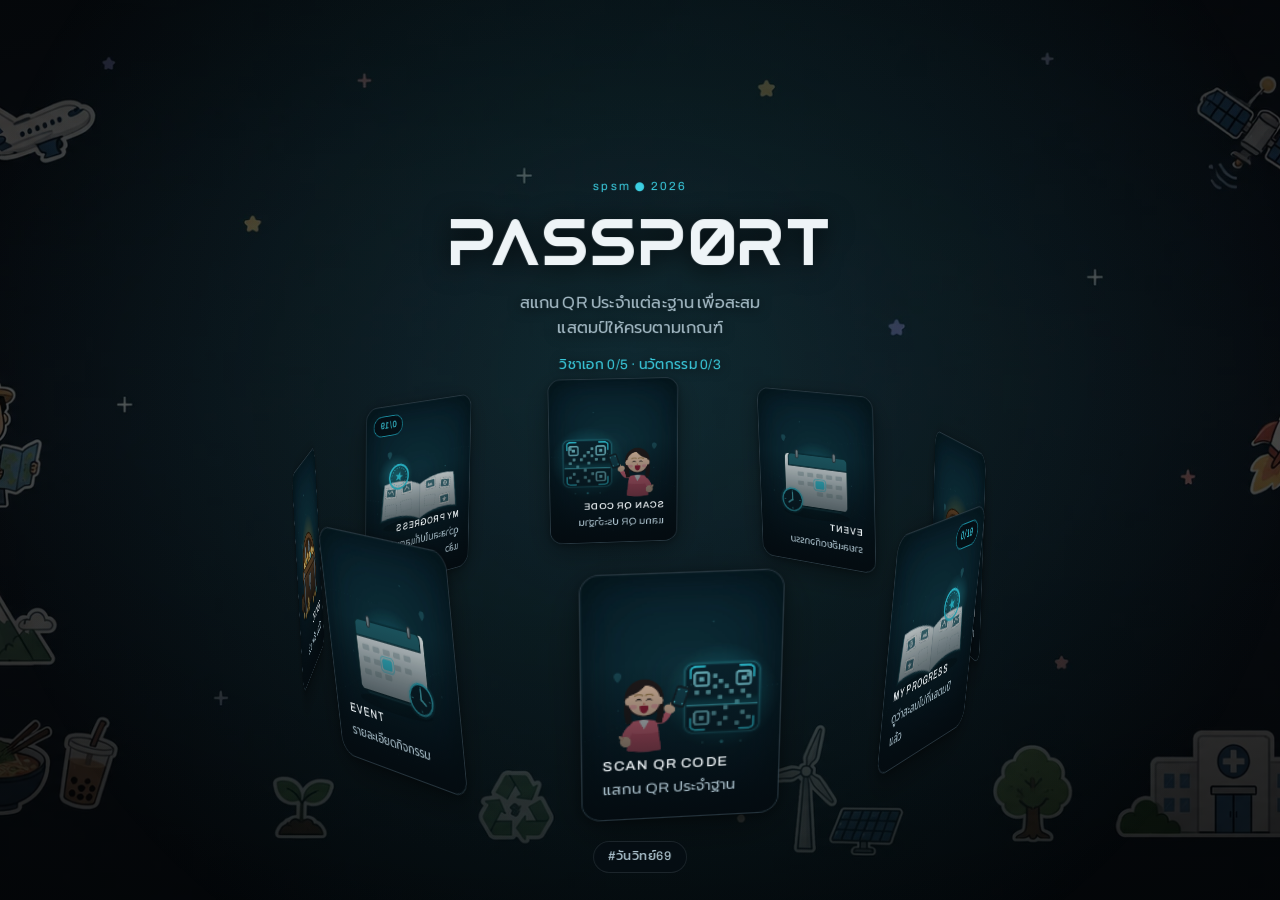
==== commit f26de456: "Add the voice board A small thread board on its own route, reachable from the bottom of the event pa" ====
--- a/index.html
+++ b/index.html
@@ -8,7 +8,7 @@
 <meta name="description" content="สมุดสะสมแสตมป์ประจำฐานกิจกรรม สแกน QR ประจำฐานเพื่อสะสมแสตมป์ให้ครบตามเกณฑ์รับรางวัล" />
 <link rel="icon" href="assets/img/card-progress.webp" />
 <link rel="stylesheet" href="assets/css/fonts.css?v=05018105" />
-<link rel="stylesheet" href="assets/css/app.css?v=8775572d" />
+<link rel="stylesheet" href="assets/css/app.css?v=0a7ce5a1" />
 </head>
 <body>
 
@@ -330,8 +330,99 @@
         </button>
       </div>
     </section>
-  </div>
-</main>
+
+    <!-- the board lives on its own route; this is the way in -->
+    <section class="panel voice-cta">
+      <p class="kicker">บอกเล่าความรู้สึก</p>
+      <p class="voice-cta__text">พูดคุยกับคนในงาน แชร์ความรู้สึก หรือให้บูธโปรโมทกิจกรรมของตัวเอง
+        ตอบกลับกันได้เหมือนกระทู้ — กรอกรหัสประจำตัว 6 หลักก่อนโพสต์</p>
+      <a class="btn btn--primary" href="#/board">เปิดกระดานบอกเล่าความรู้สึก</a>
+    </section>
+  </div>
+</main>
+
+<!-- ============================================================
+     BOARD — a small Pantip-style thread board for people at the event.
+     Text only, on purpose.
+     ============================================================ -->
+<main class="view view--page" id="view-board" hidden>
+  <div class="shell">
+    <header class="topbar">
+      <a class="back" href="#/event">
+        <svg viewBox="0 0 16 16" fill="none" aria-hidden="true"><path d="M10 3 5 8l5 5" stroke="currentColor" stroke-width="1.6" stroke-linecap="round" stroke-linejoin="round"/></svg>
+        กลับหน้ากิจกรรม
+      </a>
+      <div class="mode" data-mode="live">
+        <span class="mode__dot"></span>
+        <span class="mode__label mono"><span id="board-count">0</span> ข้อความ</span>
+      </div>
+    </header>
+
+    <div class="page-head">
+      <p class="kicker">VOICE BOARD</p>
+      <h2 class="page-title">บอกเล่าความรู้สึก</h2>
+      <p class="page-sub">พูดคุย แชร์ความรู้สึก หรือโปรโมทบูธของตัวเอง — ตอบกลับกันได้เหมือนกระทู้</p>
+    </div>
+
+    <div class="board" id="board" data-state="loading">
+
+      <!-- who you are -->
+      <section class="panel board__id">
+        <div class="board__idrow">
+          <span class="board__idlabel">รหัสประจำตัวของคุณ</span>
+          <span class="board__idval mono" id="board-who">-</span>
+          <span class="board__adminbadge" id="board-admin-badge" hidden>ADMIN</span>
+        </div>
+        <div class="board__idacts">
+          <button class="btn btn--ghost btn--sm" id="board-changeid" type="button">เปลี่ยนรหัส</button>
+          <button class="btn btn--ghost btn--sm" id="board-adminbtn" type="button">โหมดแอดมิน</button>
+        </div>
+      </section>
+
+      <!-- compose -->
+      <section class="panel board__compose" id="board-compose" hidden>
+        <p class="kicker">เขียนข้อความ</p>
+        <textarea class="board__input" id="compose-input" rows="3" maxlength="500"
+                  placeholder="อยากบอกอะไรกับคนในงาน…"></textarea>
+        <div class="board__composerow">
+          <span class="board__count mono" id="compose-count">0/500</span>
+          <button class="btn btn--primary btn--sm" id="compose-send" type="button">ส่งข้อความ</button>
+        </div>
+      </section>
+
+      <button class="panel board__needid" id="board-needid" type="button" hidden>
+        กรอกรหัสประจำตัว 6 หลักก่อน จึงจะโพสต์ได้ — แตะที่นี่
+      </button>
+
+      <!-- states -->
+      <p class="board__msg" data-when="loading">กำลังโหลดข้อความ…</p>
+      <p class="board__msg" data-when="empty">ยังไม่มีใครพูดอะไรเลย เป็นคนแรกสิ</p>
+      <div class="board__msg" data-when="error">
+        <p id="board-error">โหลดไม่สำเร็จ</p>
+        <button class="btn btn--ghost btn--sm" id="board-retry" type="button">ลองใหม่</button>
+      </div>
+      <div class="board__msg" data-when="off">
+        <p>กระดานยังไม่เปิดใช้งาน</p>
+        <p class="note">ต้องใส่ Project URL ของ Supabase ใน <code>assets/js/board.js</code> ก่อน</p>
+      </div>
+
+      <div class="board__list" id="board-list"></div>
+    </div>
+  </div>
+</main>
+
+<!-- 6-digit id gate -->
+<div class="gate" id="board-gate" hidden>
+  <div class="gate__card">
+    <p class="kicker">ก่อนโพสต์</p>
+    <h3 class="gate__title">กรอกรหัสประจำตัว</h3>
+    <p class="gate__text">ตัวเลข 6 หลัก ใช้แสดงว่าใครเป็นคนพูด เก็บไว้ในเครื่องนี้ ไม่ต้องกรอกซ้ำ</p>
+    <input class="gate__input mono" id="gate-input" type="text" inputmode="numeric"
+           maxlength="6" pattern="[0-9]{6}" placeholder="000000" />
+    <p class="gate__err" id="gate-err"></p>
+    <button class="btn btn--primary" id="gate-save" type="button">บันทึก</button>
+  </div>
+</div>
 
 <!-- Poster lightbox. An in-page overlay rather than target="_blank": in the
      single-file build the images are data: URIs, and Chrome blocks top-level
@@ -345,6 +436,7 @@
 <div class="notif-host" id="notif-host" role="status" aria-live="polite"></div>
 
 <script src="assets/js/jsqr.js?v=bc40c8a1"></script>
-<script src="assets/js/app.js?v=630df736"></script>
+<script src="assets/js/app.js?v=fb1efc03"></script>
+<script src="assets/js/board.js?v=1f8fe331"></script>
 </body>
 </html>
--- a/assets/css/app.css
+++ b/assets/css/app.css
@@ -664,3 +664,110 @@
   border-radius:50%; cursor:pointer;
 }
 .lightbox__close:hover{ background:var(--surface); border-color:var(--accent-deep); }
+
+/* ============================================================
+   VOICE BOARD — บอกเล่าความรู้สึก
+   ============================================================ */
+.voice-cta{ display:flex; flex-direction:column; gap:var(--s3); margin-top:clamp(1rem,3vw,1.75rem); }
+.voice-cta__text{ font-size:0.9rem; color:var(--text-soft); text-wrap:pretty; }
+
+.board{ display:flex; flex-direction:column; gap:clamp(0.75rem,2vw,1rem); }
+
+/* only the message matching the current state shows */
+.board__msg{ display:none; font-size:0.9rem; color:var(--text-soft); text-align:center; padding:var(--s5) var(--s4); }
+.board__msg .note{ margin-top:var(--s2); }
+.board[data-state="loading"] .board__msg[data-when="loading"],
+.board[data-state="empty"]   .board__msg[data-when="empty"],
+.board[data-state="error"]   .board__msg[data-when="error"],
+.board[data-state="off"]     .board__msg[data-when="off"]{ display:block; }
+.board[data-state="off"] .board__id,
+.board[data-state="off"] .board__compose,
+.board[data-state="off"] .board__needid{ display:none; }
+.board__msg code{ font-family:var(--font-mono); font-size:0.82rem; color:var(--accent); }
+
+/* who am I */
+.board__id{ display:flex; align-items:center; justify-content:space-between; gap:var(--s3); flex-wrap:wrap; }
+.board__idrow{ display:flex; align-items:center; gap:var(--s2); flex-wrap:wrap; }
+.board__idlabel{ font-size:0.82rem; color:var(--text-faint); }
+.board__idval{ font-size:1rem; font-weight:600; color:var(--accent); letter-spacing:0.08em; }
+.board__adminbadge{
+  font-family:var(--font-mono); font-size:0.62rem; letter-spacing:0.1em;
+  color:var(--warn); border:1px solid var(--warn); background:var(--warn-tint);
+  border-radius:var(--r-full); padding:2px 8px;
+}
+.board__idacts{ display:flex; gap:var(--s2); }
+.btn--sm{ min-height:34px; font-size:0.82rem; padding:0 0.75rem; width:auto; }
+
+/* compose */
+.board__compose{ display:flex; flex-direction:column; gap:var(--s2); }
+.board__input{
+  width:100%; resize:vertical; min-height:70px;
+  font-family:var(--font-ui); font-size:0.94rem; line-height:1.5; color:var(--text);
+  background:var(--sunken); border:1px solid var(--line-soft); border-radius:var(--r-md);
+  padding:0.65rem 0.8rem; outline:none;
+  transition:border-color var(--dur) var(--ease-quart);
+}
+.board__input:focus{ border-color:var(--accent-deep); }
+.board__input::placeholder{ color:var(--text-faint); }
+.board__composerow{ display:flex; align-items:center; justify-content:space-between; gap:var(--s3); }
+.board__count{ font-size:0.74rem; color:var(--text-faint); }
+
+.board__needid{
+  text-align:left; font:inherit; color:var(--text-soft); font-size:0.88rem;
+  cursor:pointer; border-style:dashed;
+}
+.board__needid:hover{ color:var(--text); border-color:var(--accent-deep); }
+
+/* posts */
+.board__list{ display:flex; flex-direction:column; gap:var(--s3); }
+.post{
+  background:var(--surface); border:1px solid var(--line-soft); border-radius:var(--r-lg);
+  padding:var(--s4); display:flex; flex-direction:column; gap:var(--s2);
+}
+.post.is-pinned{ border-color:var(--warn); background:linear-gradient(var(--warn-tint), var(--warn-tint)), var(--surface); }
+.post__head{ display:flex; align-items:center; gap:var(--s2); flex-wrap:wrap; }
+.post__who{ font-size:0.84rem; font-weight:600; color:var(--accent); letter-spacing:0.06em; }
+.post__pin{
+  font-size:0.66rem; color:var(--warn); border:1px solid var(--warn);
+  border-radius:var(--r-full); padding:1px 7px;
+}
+.post__when{ margin-left:auto; font-size:0.74rem; color:var(--text-faint); }
+.post__body{ font-size:0.94rem; line-height:1.55; color:var(--text); white-space:pre-wrap; overflow-wrap:anywhere; }
+.post__acts{ display:flex; gap:var(--s3); flex-wrap:wrap; }
+.post__act{
+  background:none; border:0; padding:0; cursor:pointer;
+  font-family:var(--font-ui); font-size:0.8rem; color:var(--text-faint);
+  transition:color var(--dur) var(--ease-quart);
+}
+.post__act:hover{ color:var(--accent); }
+.post__act--admin:hover{ color:var(--warn); }
+.post__act--danger:hover{ color:var(--bad); }
+
+.post__replies{ display:flex; flex-direction:column; gap:var(--s2); margin-top:var(--s2); padding-left:var(--s4); border-left:2px solid var(--line-soft); }
+.post--reply{ background:var(--sunken); padding:var(--s3); border-radius:var(--r-md); }
+.post--reply .post__body{ font-size:0.88rem; }
+
+.replybox{ display:flex; flex-direction:column; gap:var(--s2); margin-top:var(--s2); }
+.replybox__row{ display:flex; gap:var(--s2); }
+
+/* 6-digit gate */
+.gate{
+  position:fixed; inset:0; z-index:150; display:grid; place-items:center;
+  padding:var(--s4); background:rgba(3,8,12,0.9);
+  backdrop-filter:blur(8px); -webkit-backdrop-filter:blur(8px);
+}
+.gate__card{
+  width:min(92vw, 380px); display:flex; flex-direction:column; gap:var(--s3);
+  background:var(--surface-2); border:1px solid var(--line); border-radius:var(--r-lg);
+  padding:clamp(1.1rem,4vw,1.6rem); box-shadow:var(--shadow-md);
+}
+.gate__title{ font-size:1.15rem; }
+.gate__text{ font-size:0.86rem; color:var(--text-soft); text-wrap:pretty; }
+.gate__input{
+  width:100%; text-align:center; letter-spacing:0.4em; font-size:1.5rem; font-weight:600;
+  color:var(--text); background:var(--sunken);
+  border:1px solid var(--line); border-radius:var(--r-md);
+  padding:0.6rem 0.5rem; outline:none;
+}
+.gate__input:focus{ border-color:var(--accent); }
+.gate__err{ font-size:0.8rem; color:var(--bad); min-height:1.1em; }
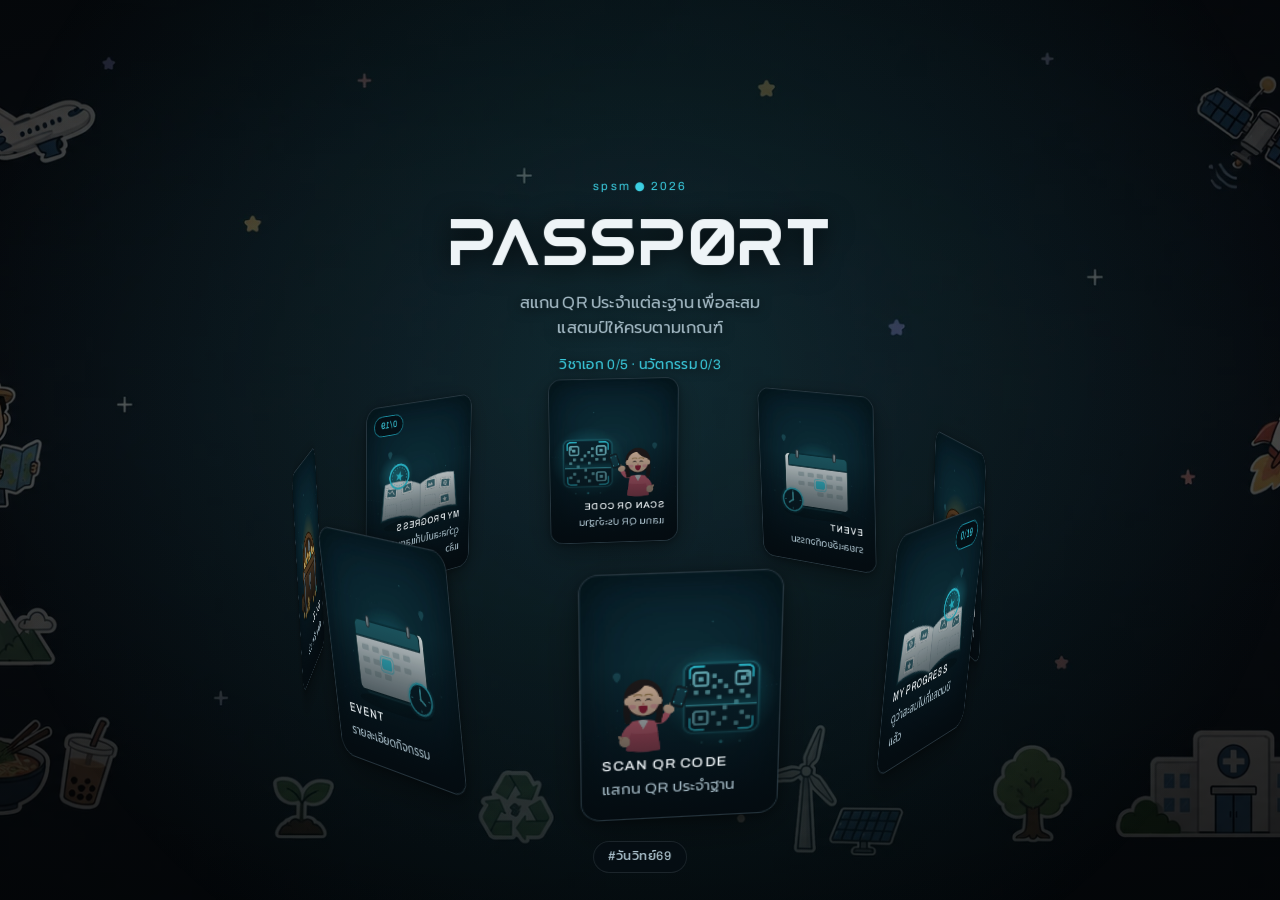
==== commit 5fc896b2: "Hide the admin system behind the id field The visible admin button was itself the problem: it told e" ====
--- a/index.html
+++ b/index.html
@@ -8,7 +8,7 @@
 <meta name="description" content="สมุดสะสมแสตมป์ประจำฐานกิจกรรม สแกน QR ประจำฐานเพื่อสะสมแสตมป์ให้ครบตามเกณฑ์รับรางวัล" />
 <link rel="icon" href="assets/img/card-progress.webp" />
 <link rel="stylesheet" href="assets/css/fonts.css?v=05018105" />
-<link rel="stylesheet" href="assets/css/app.css?v=0a7ce5a1" />
+<link rel="stylesheet" href="assets/css/app.css?v=d7211b4d" />
 </head>
 <body>
 
@@ -371,11 +371,9 @@
         <div class="board__idrow">
           <span class="board__idlabel">รหัสประจำตัวของคุณ</span>
           <span class="board__idval mono" id="board-who">-</span>
-          <span class="board__adminbadge" id="board-admin-badge" hidden>ADMIN</span>
         </div>
         <div class="board__idacts">
           <button class="btn btn--ghost btn--sm" id="board-changeid" type="button">เปลี่ยนรหัส</button>
-          <button class="btn btn--ghost btn--sm" id="board-adminbtn" type="button">โหมดแอดมิน</button>
         </div>
       </section>
 
@@ -418,9 +416,13 @@
     <h3 class="gate__title">กรอกรหัสประจำตัว</h3>
     <p class="gate__text">ตัวเลข 6 หลัก ใช้แสดงว่าใครเป็นคนพูด เก็บไว้ในเครื่องนี้ ไม่ต้องกรอกซ้ำ</p>
     <input class="gate__input mono" id="gate-input" type="text" inputmode="numeric"
-           maxlength="6" pattern="[0-9]{6}" placeholder="000000" />
+           autocomplete="off" autocorrect="off" autocapitalize="off" spellcheck="false"
+           placeholder="000000" />
     <p class="gate__err" id="gate-err"></p>
-    <button class="btn btn--primary" id="gate-save" type="button">บันทึก</button>
+    <div class="gate__acts">
+      <button class="btn btn--primary" id="gate-save" type="button">บันทึก</button>
+      <button class="btn btn--ghost" id="gate-cancel" type="button">ยกเลิก</button>
+    </div>
   </div>
 </div>
 
@@ -437,6 +439,6 @@
 
 <script src="assets/js/jsqr.js?v=bc40c8a1"></script>
 <script src="assets/js/app.js?v=fb1efc03"></script>
-<script src="assets/js/board.js?v=1f8fe331"></script>
+<script src="assets/js/board.js?v=8f307de4"></script>
 </body>
 </html>
--- a/assets/css/app.css
+++ b/assets/css/app.css
@@ -690,11 +690,6 @@
 .board__idrow{ display:flex; align-items:center; gap:var(--s2); flex-wrap:wrap; }
 .board__idlabel{ font-size:0.82rem; color:var(--text-faint); }
 .board__idval{ font-size:1rem; font-weight:600; color:var(--accent); letter-spacing:0.08em; }
-.board__adminbadge{
-  font-family:var(--font-mono); font-size:0.62rem; letter-spacing:0.1em;
-  color:var(--warn); border:1px solid var(--warn); background:var(--warn-tint);
-  border-radius:var(--r-full); padding:2px 8px;
-}
 .board__idacts{ display:flex; gap:var(--s2); }
 .btn--sm{ min-height:34px; font-size:0.82rem; padding:0 0.75rem; width:auto; }
 
@@ -771,3 +766,11 @@
 }
 .gate__input:focus{ border-color:var(--accent); }
 .gate__err{ font-size:0.8rem; color:var(--bad); min-height:1.1em; }
+.gate__acts{ display:flex; gap:var(--s2); }
+.gate__acts .btn{ flex:1; }
+/* ช่องกรอกยาวเกิน 6 ได้ (กรณีพิมพ์รหัสยาว) — ลดขนาดตัวอักษรตามความยาว */
+.gate__input{ font-size:clamp(0.95rem, 4.5vw, 1.5rem); }
+
+/* ตอบกลับซ้อนได้ไม่จำกัด — พอถึงชั้นลึกสุดก็เลิกเยื้อง ไม่งั้นบีบจนอ่านไม่ออก */
+.post__replies--flat{ padding-left:0; border-left:0; }
+.post__replies--flat > .post{ border-left:2px solid var(--line-soft); border-radius:0 var(--r-md) var(--r-md) 0; }
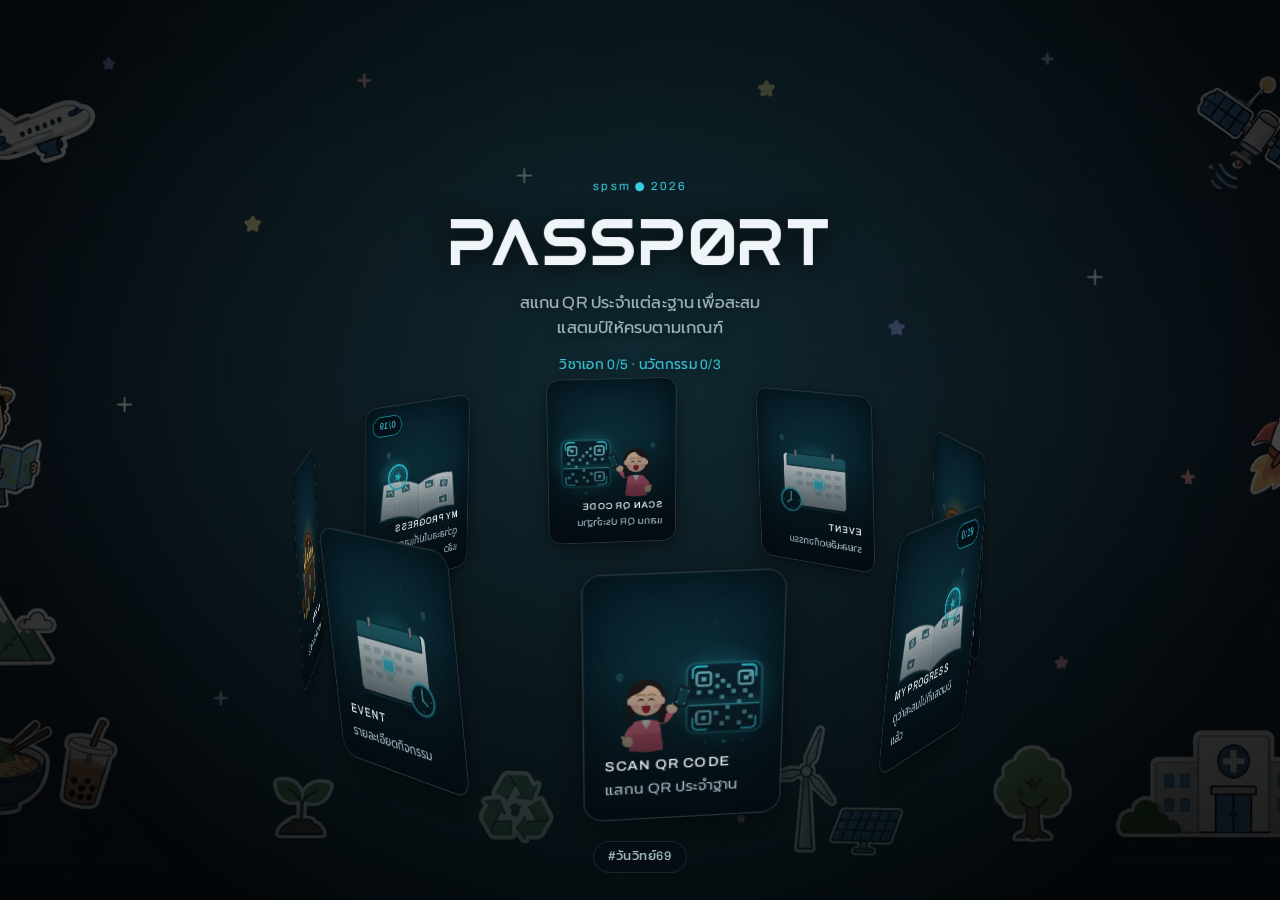
==== commit ffc4462f: "Trim the "reply like a thread" line from the board copy Removed from both the event-page CTA and the" ====
--- a/index.html
+++ b/index.html
@@ -335,7 +335,7 @@
     <section class="panel voice-cta">
       <p class="kicker">บอกเล่าความรู้สึก</p>
       <p class="voice-cta__text">พูดคุยกับคนในงาน แชร์ความรู้สึก หรือให้บูธโปรโมทกิจกรรมของตัวเอง
-        ตอบกลับกันได้เหมือนกระทู้ — กรอกรหัสประจำตัว 6 หลักก่อนโพสต์</p>
+        กรอกรหัสประจำตัว 6 หลักก่อนโพสต์</p>
       <a class="btn btn--primary" href="#/board">เปิดกระดานบอกเล่าความรู้สึก</a>
     </section>
   </div>
@@ -361,7 +361,7 @@
     <div class="page-head">
       <p class="kicker">VOICE BOARD</p>
       <h2 class="page-title">บอกเล่าความรู้สึก</h2>
-      <p class="page-sub">พูดคุย แชร์ความรู้สึก หรือโปรโมทบูธของตัวเอง — ตอบกลับกันได้เหมือนกระทู้</p>
+      <p class="page-sub">พูดคุย แชร์ความรู้สึก หรือโปรโมทบูธของตัวเอง</p>
     </div>
 
     <div class="board" id="board" data-state="loading">
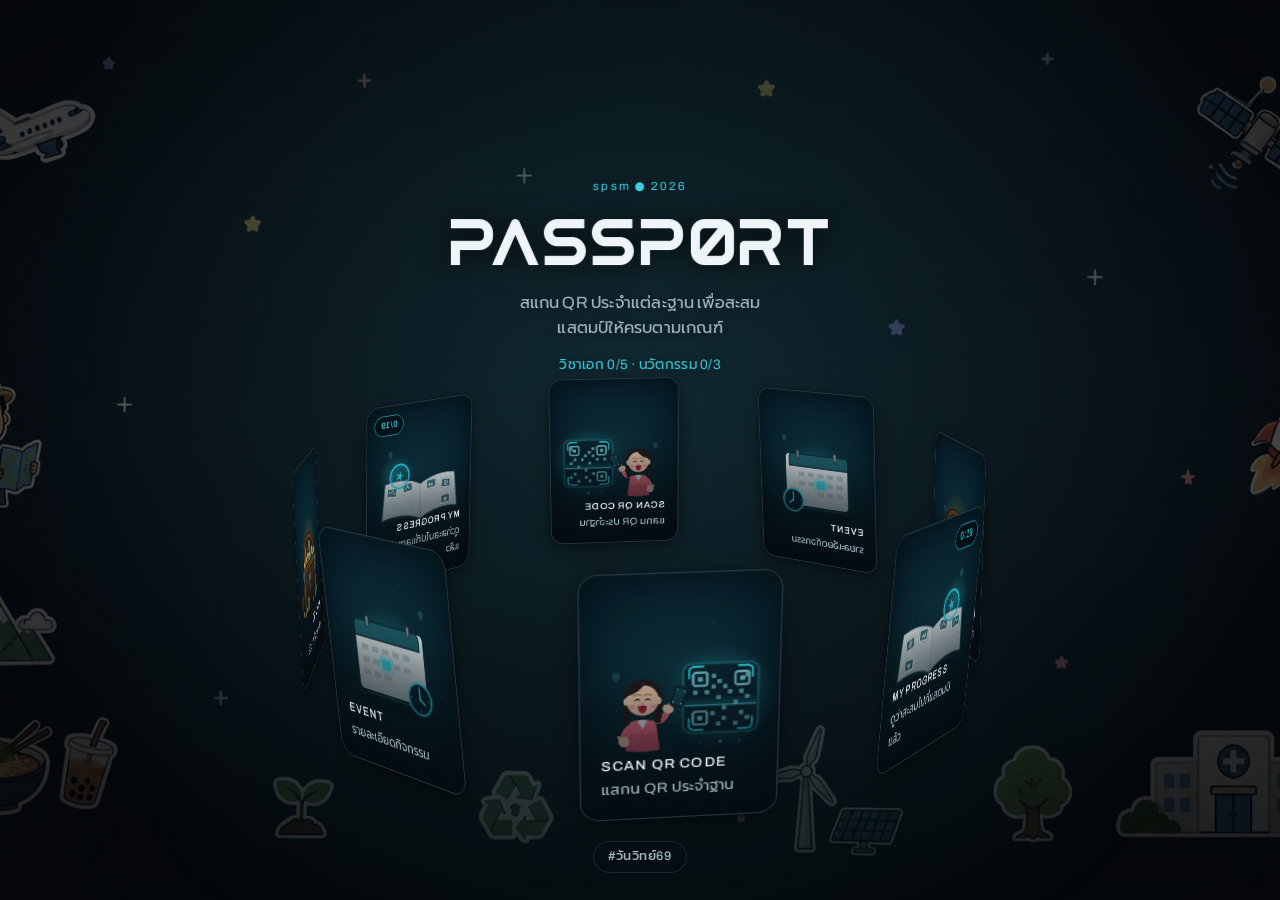
==== commit 401d6462: "Remove the change-id button — id is permanent once set on a device A visible "change id" button let " ====
--- a/index.html
+++ b/index.html
@@ -8,7 +8,7 @@
 <meta name="description" content="สมุดสะสมแสตมป์ประจำฐานกิจกรรม สแกน QR ประจำฐานเพื่อสะสมแสตมป์ให้ครบตามเกณฑ์รับรางวัล" />
 <link rel="icon" href="assets/img/card-progress.webp" />
 <link rel="stylesheet" href="assets/css/fonts.css?v=05018105" />
-<link rel="stylesheet" href="assets/css/app.css?v=d7211b4d" />
+<link rel="stylesheet" href="assets/css/app.css?v=636b2dad" />
 </head>
 <body>
 
@@ -366,14 +366,13 @@
 
     <div class="board" id="board" data-state="loading">
 
-      <!-- who you are -->
+      <!-- who you are — id is permanent once set on this device, on purpose:
+           a "change" button would let anyone retype someone else's 6 digits
+           and post under their name -->
       <section class="panel board__id">
         <div class="board__idrow">
           <span class="board__idlabel">รหัสประจำตัวของคุณ</span>
           <span class="board__idval mono" id="board-who">-</span>
-        </div>
-        <div class="board__idacts">
-          <button class="btn btn--ghost btn--sm" id="board-changeid" type="button">เปลี่ยนรหัส</button>
         </div>
       </section>
 
@@ -439,6 +438,6 @@
 
 <script src="assets/js/jsqr.js?v=bc40c8a1"></script>
 <script src="assets/js/app.js?v=fb1efc03"></script>
-<script src="assets/js/board.js?v=8f307de4"></script>
+<script src="assets/js/board.js?v=e5c22e0f"></script>
 </body>
 </html>
--- a/assets/css/app.css
+++ b/assets/css/app.css
@@ -690,7 +690,6 @@
 .board__idrow{ display:flex; align-items:center; gap:var(--s2); flex-wrap:wrap; }
 .board__idlabel{ font-size:0.82rem; color:var(--text-faint); }
 .board__idval{ font-size:1rem; font-weight:600; color:var(--accent); letter-spacing:0.08em; }
-.board__idacts{ display:flex; gap:var(--s2); }
 .btn--sm{ min-height:34px; font-size:0.82rem; padding:0 0.75rem; width:auto; }
 
 /* compose */
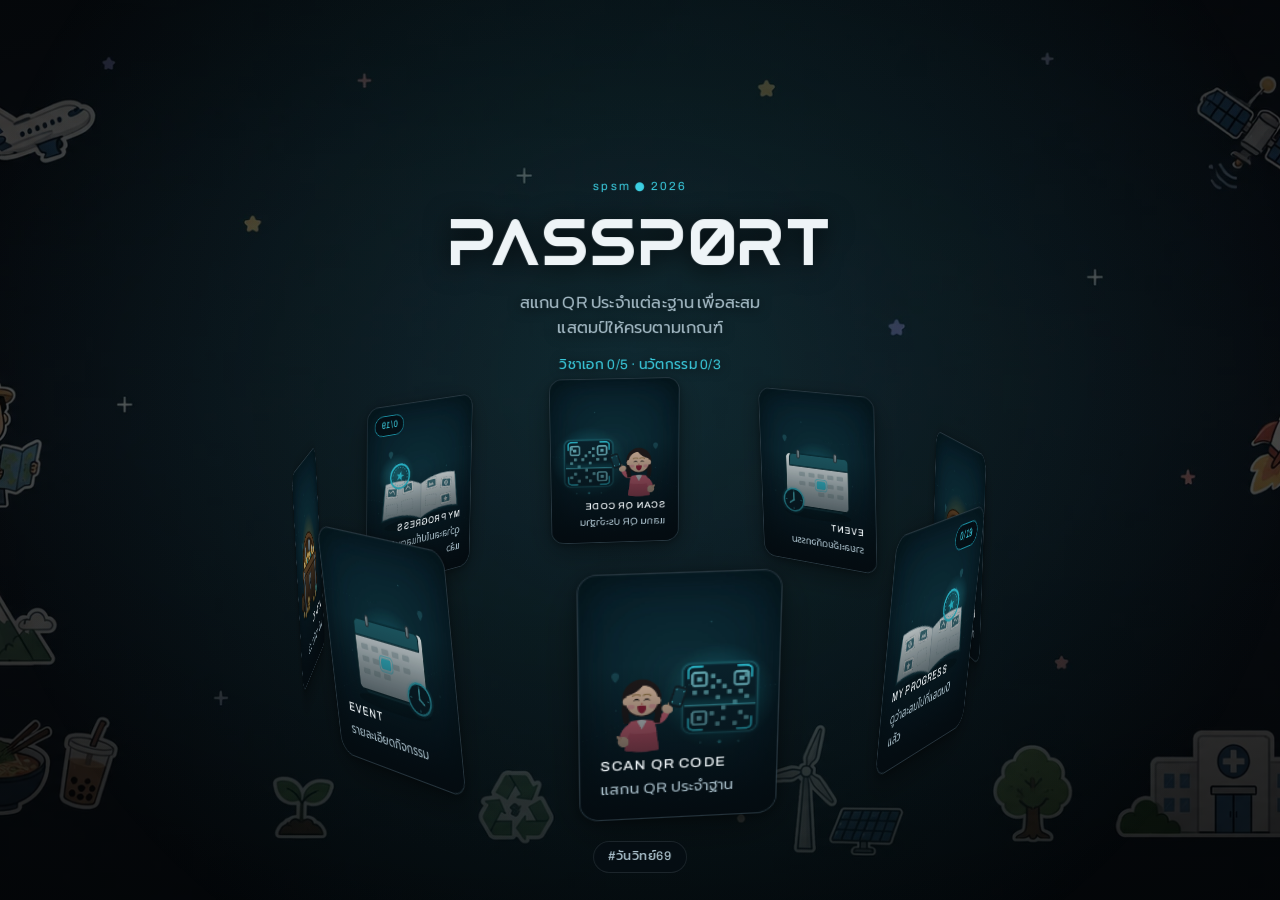
==== commit daf4cd14: "Remove the message-count chip from the board header board-count stays in the DOM but hidden, since b" ====
--- a/index.html
+++ b/index.html
@@ -352,10 +352,9 @@
         <svg viewBox="0 0 16 16" fill="none" aria-hidden="true"><path d="M10 3 5 8l5 5" stroke="currentColor" stroke-width="1.6" stroke-linecap="round" stroke-linejoin="round"/></svg>
         กลับหน้ากิจกรรม
       </a>
-      <div class="mode" data-mode="live">
-        <span class="mode__dot"></span>
-        <span class="mode__label mono"><span id="board-count">0</span> ข้อความ</span>
-      </div>
+      <!-- message count chip removed on request; board-count kept as a hidden
+           span so board.js's textContent write has nothing to break on -->
+      <span id="board-count" hidden>0</span>
     </header>
 
     <div class="page-head">
